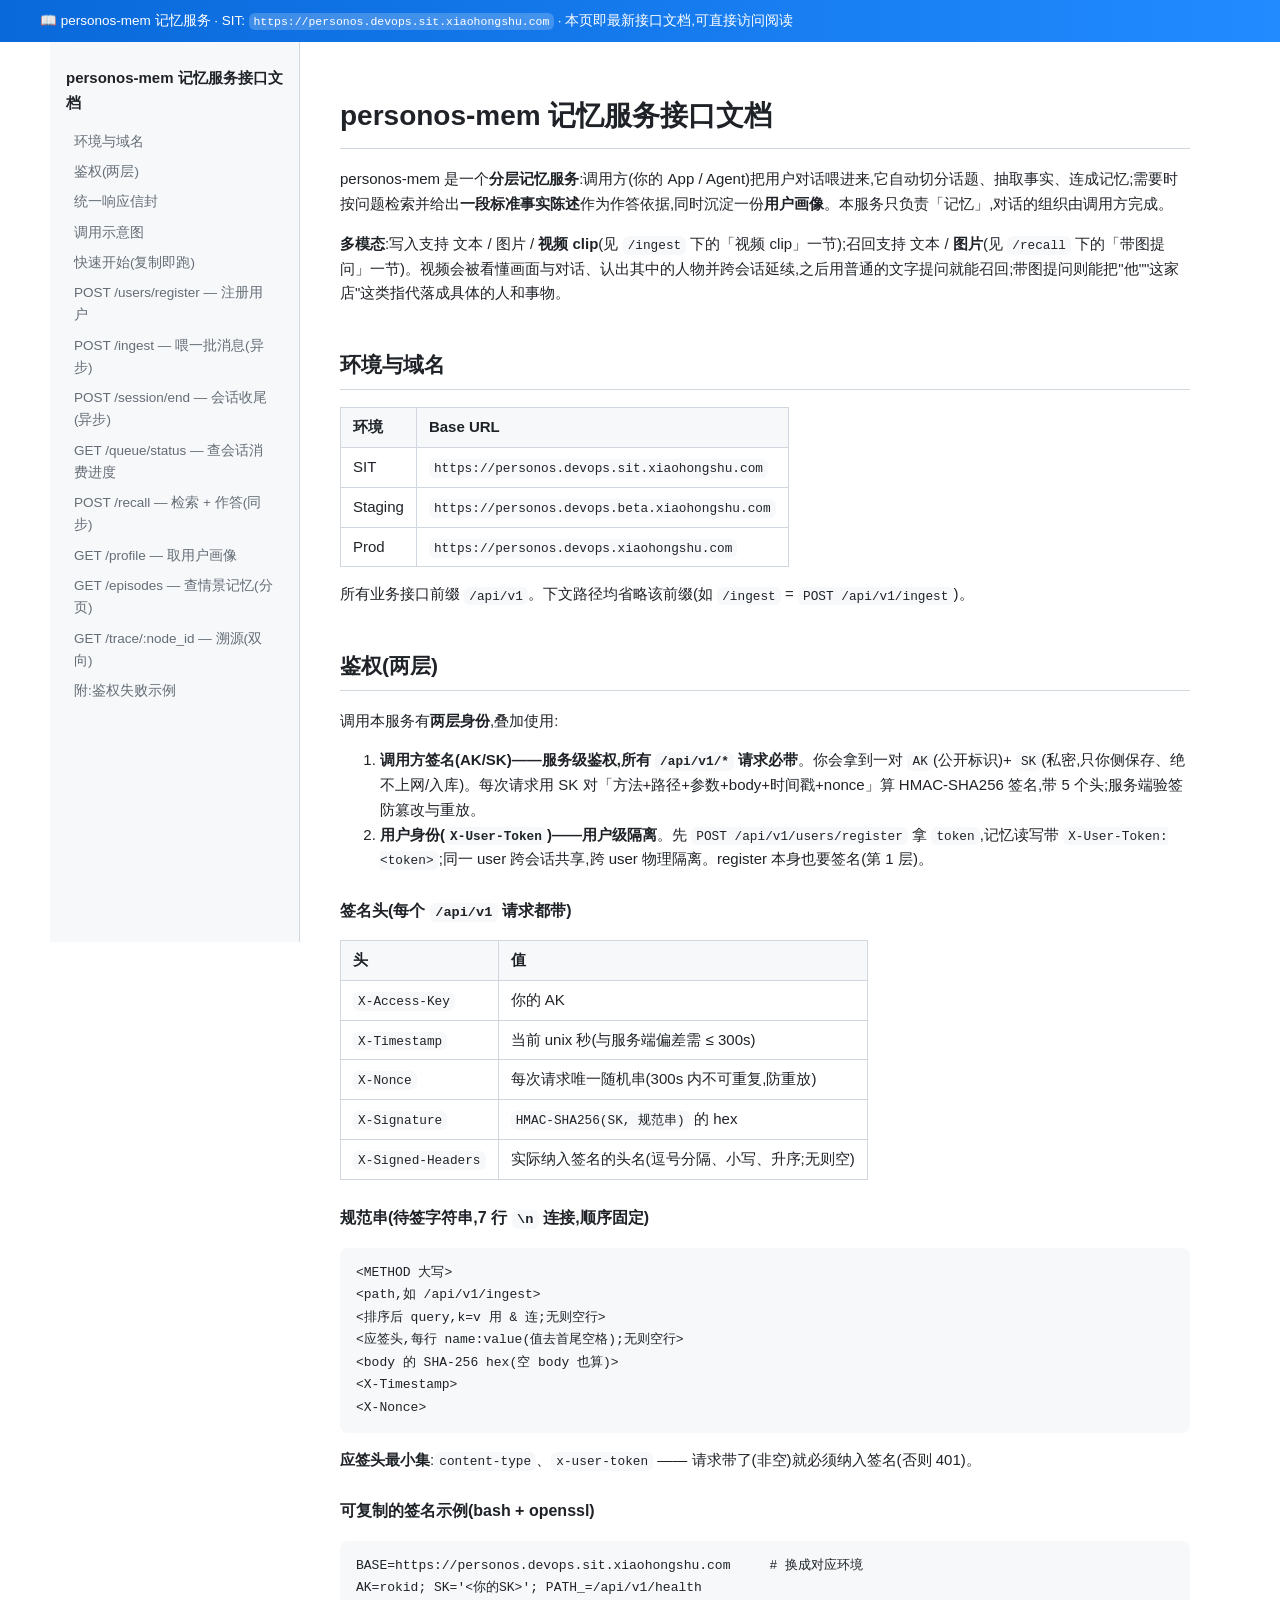
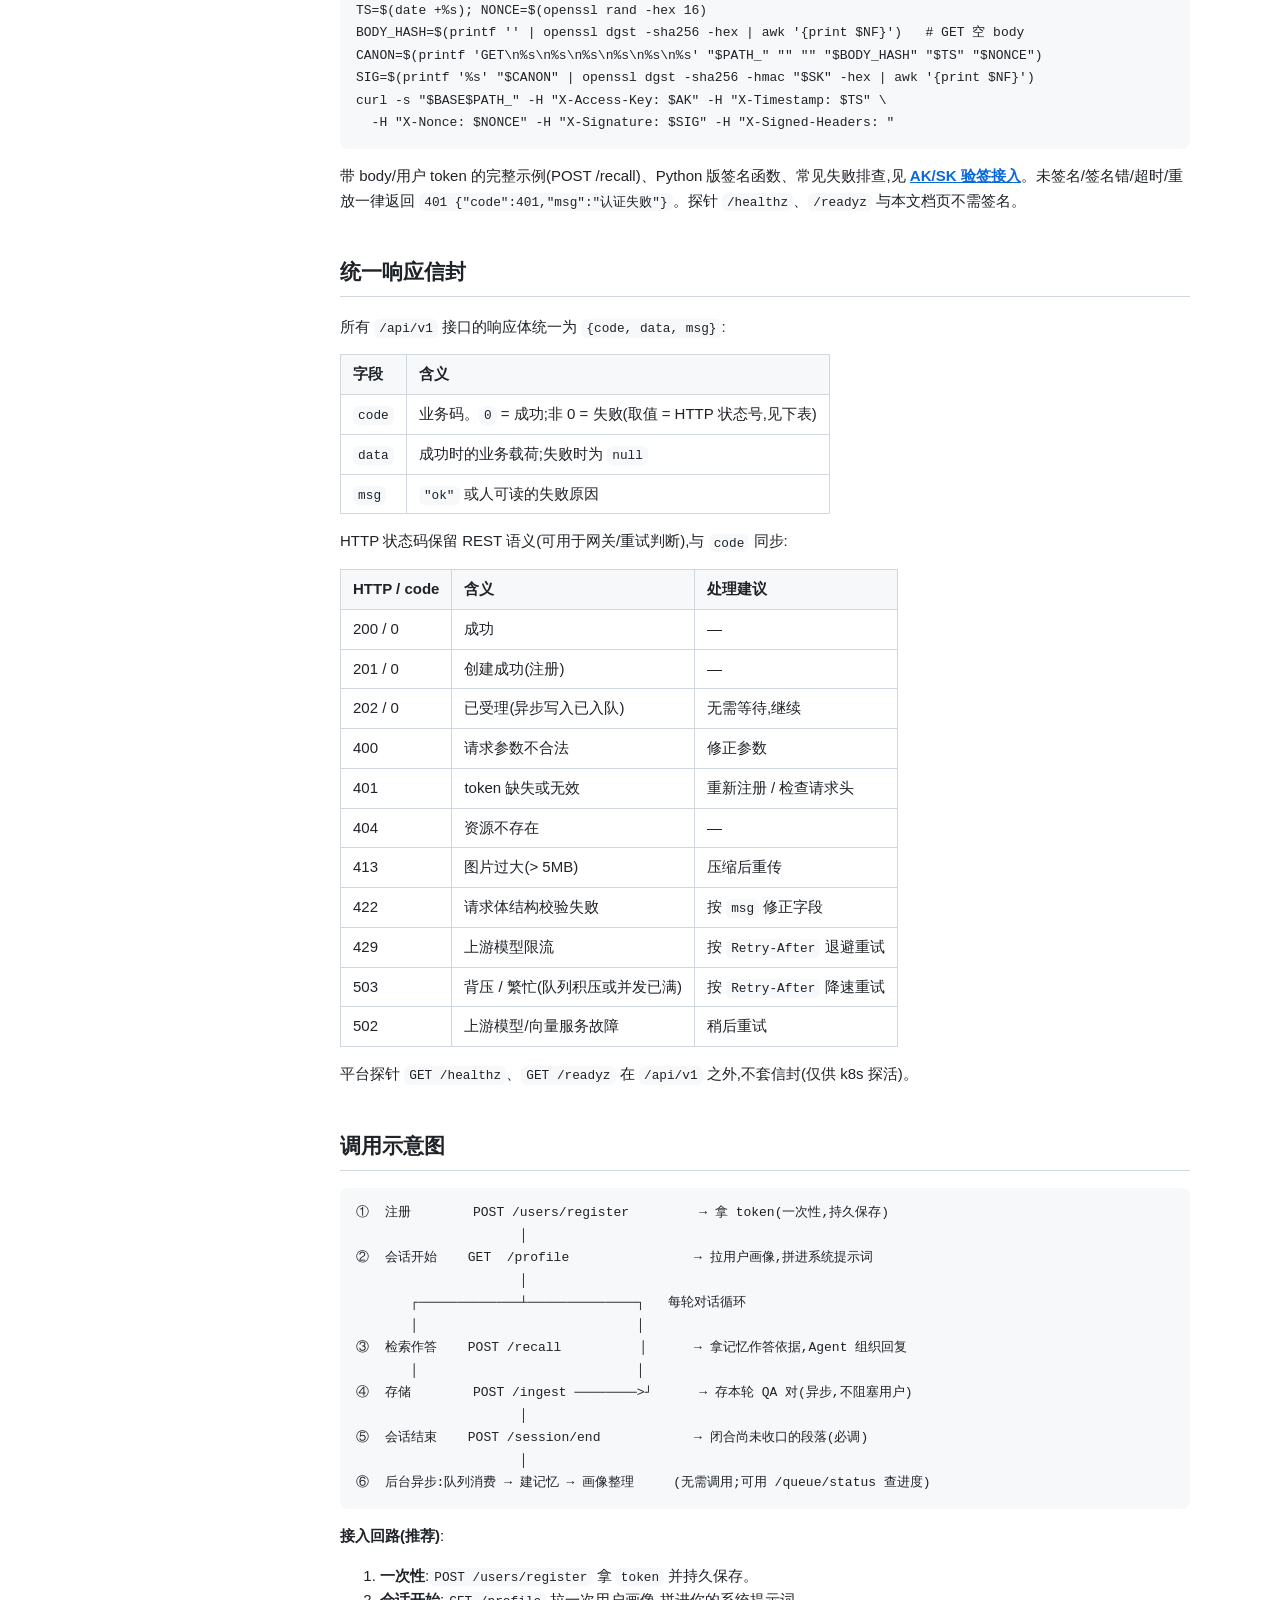
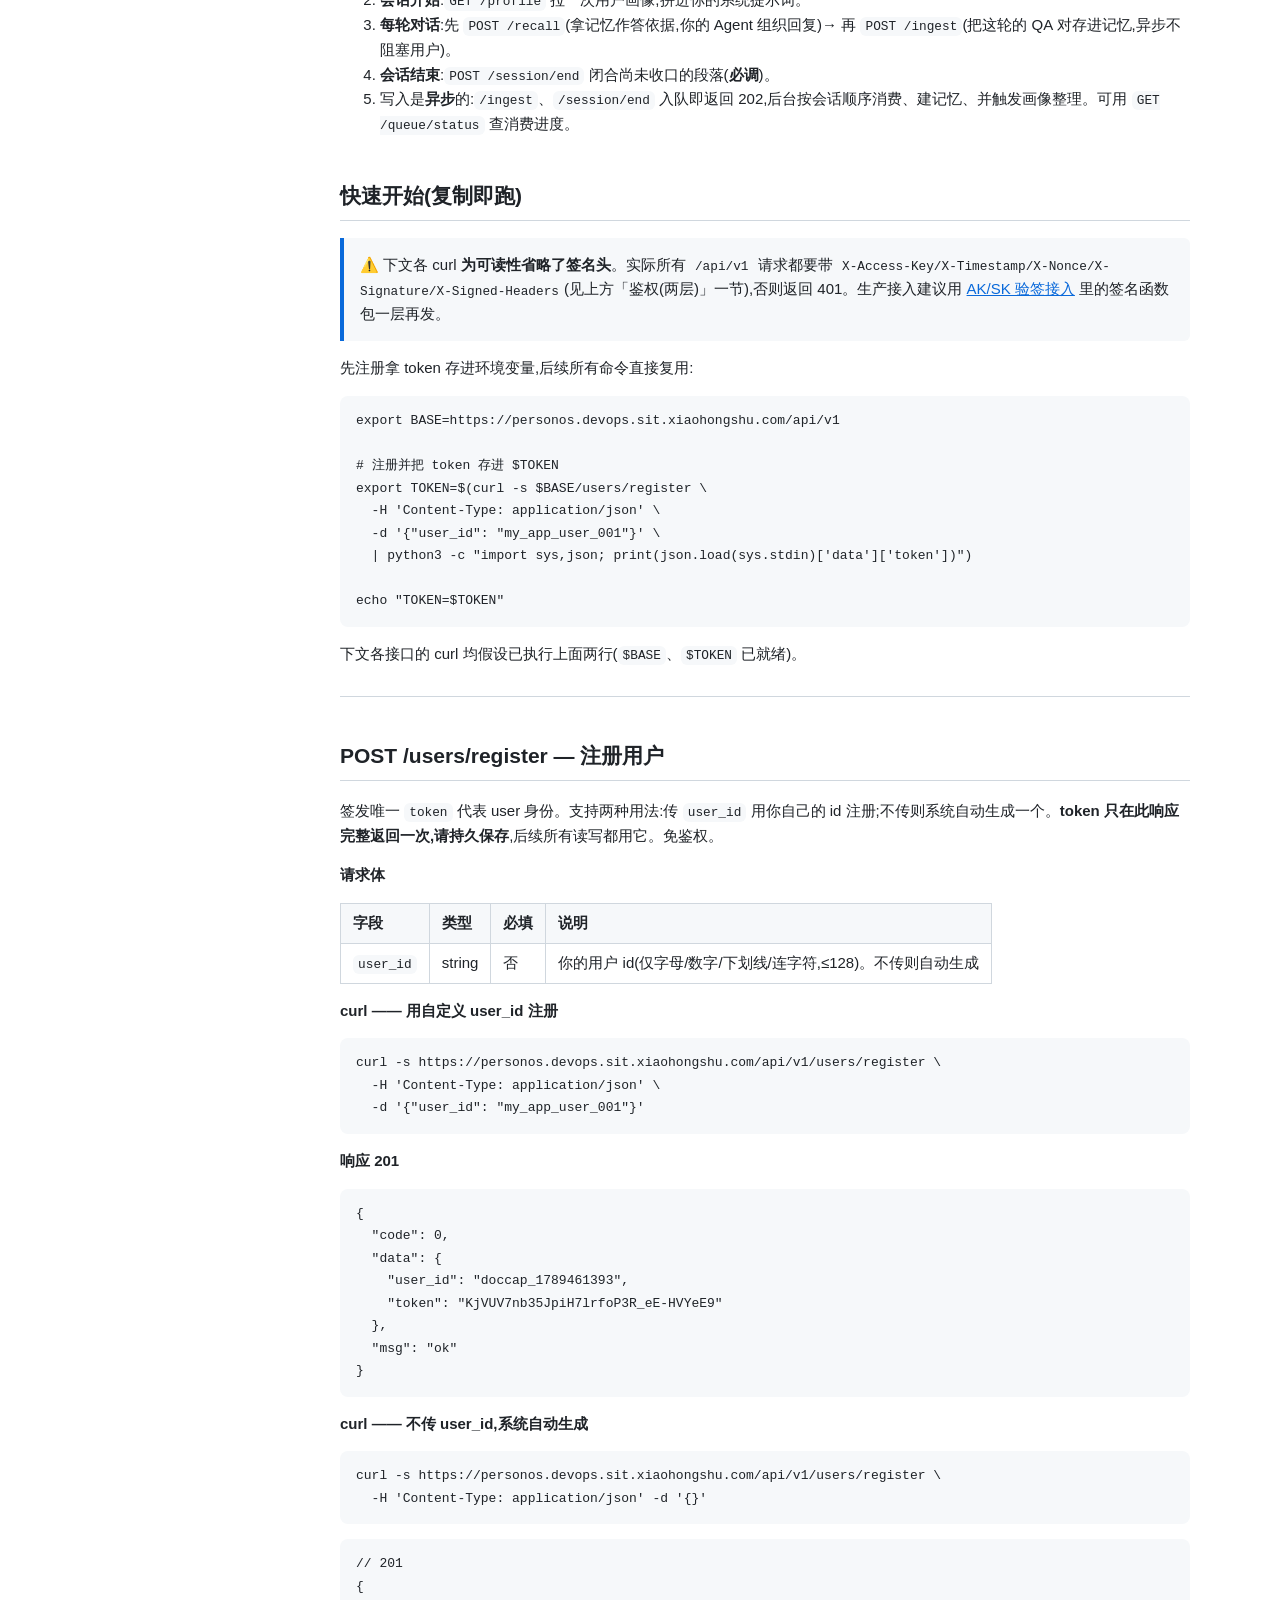
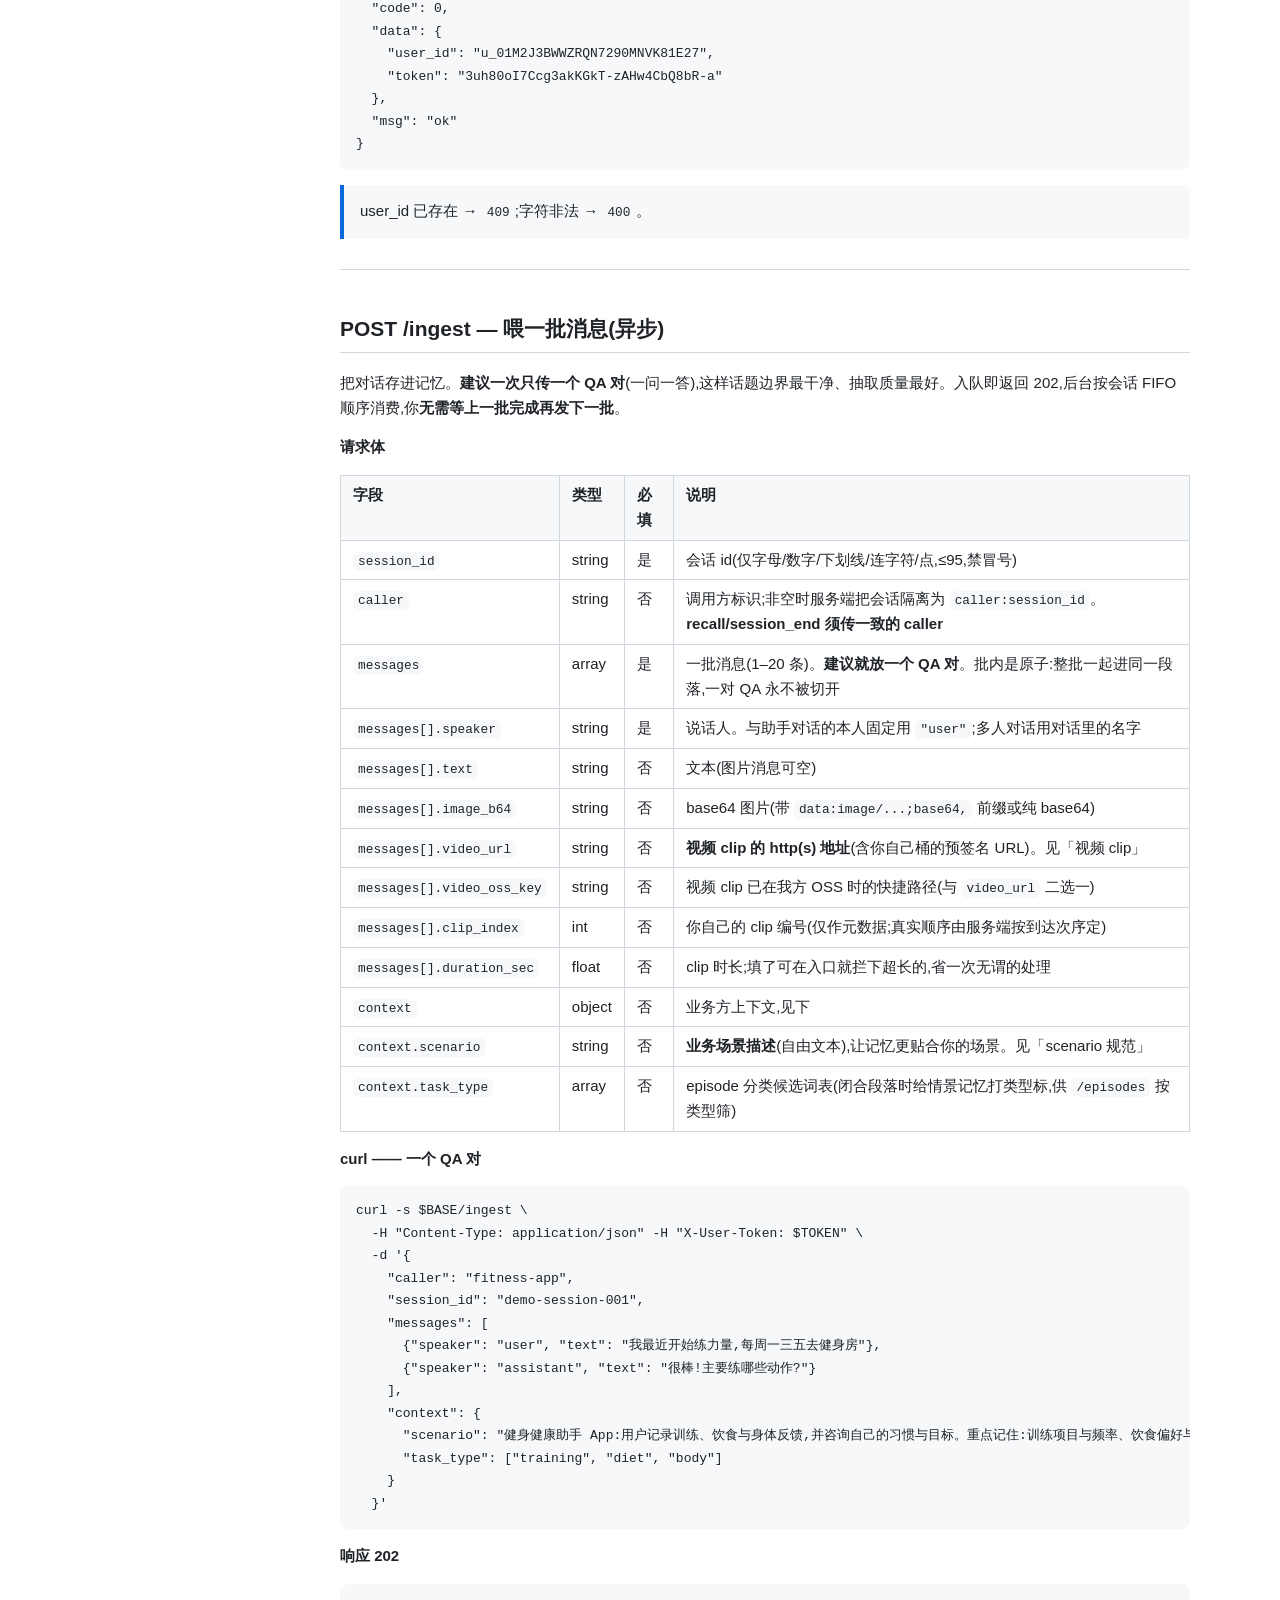
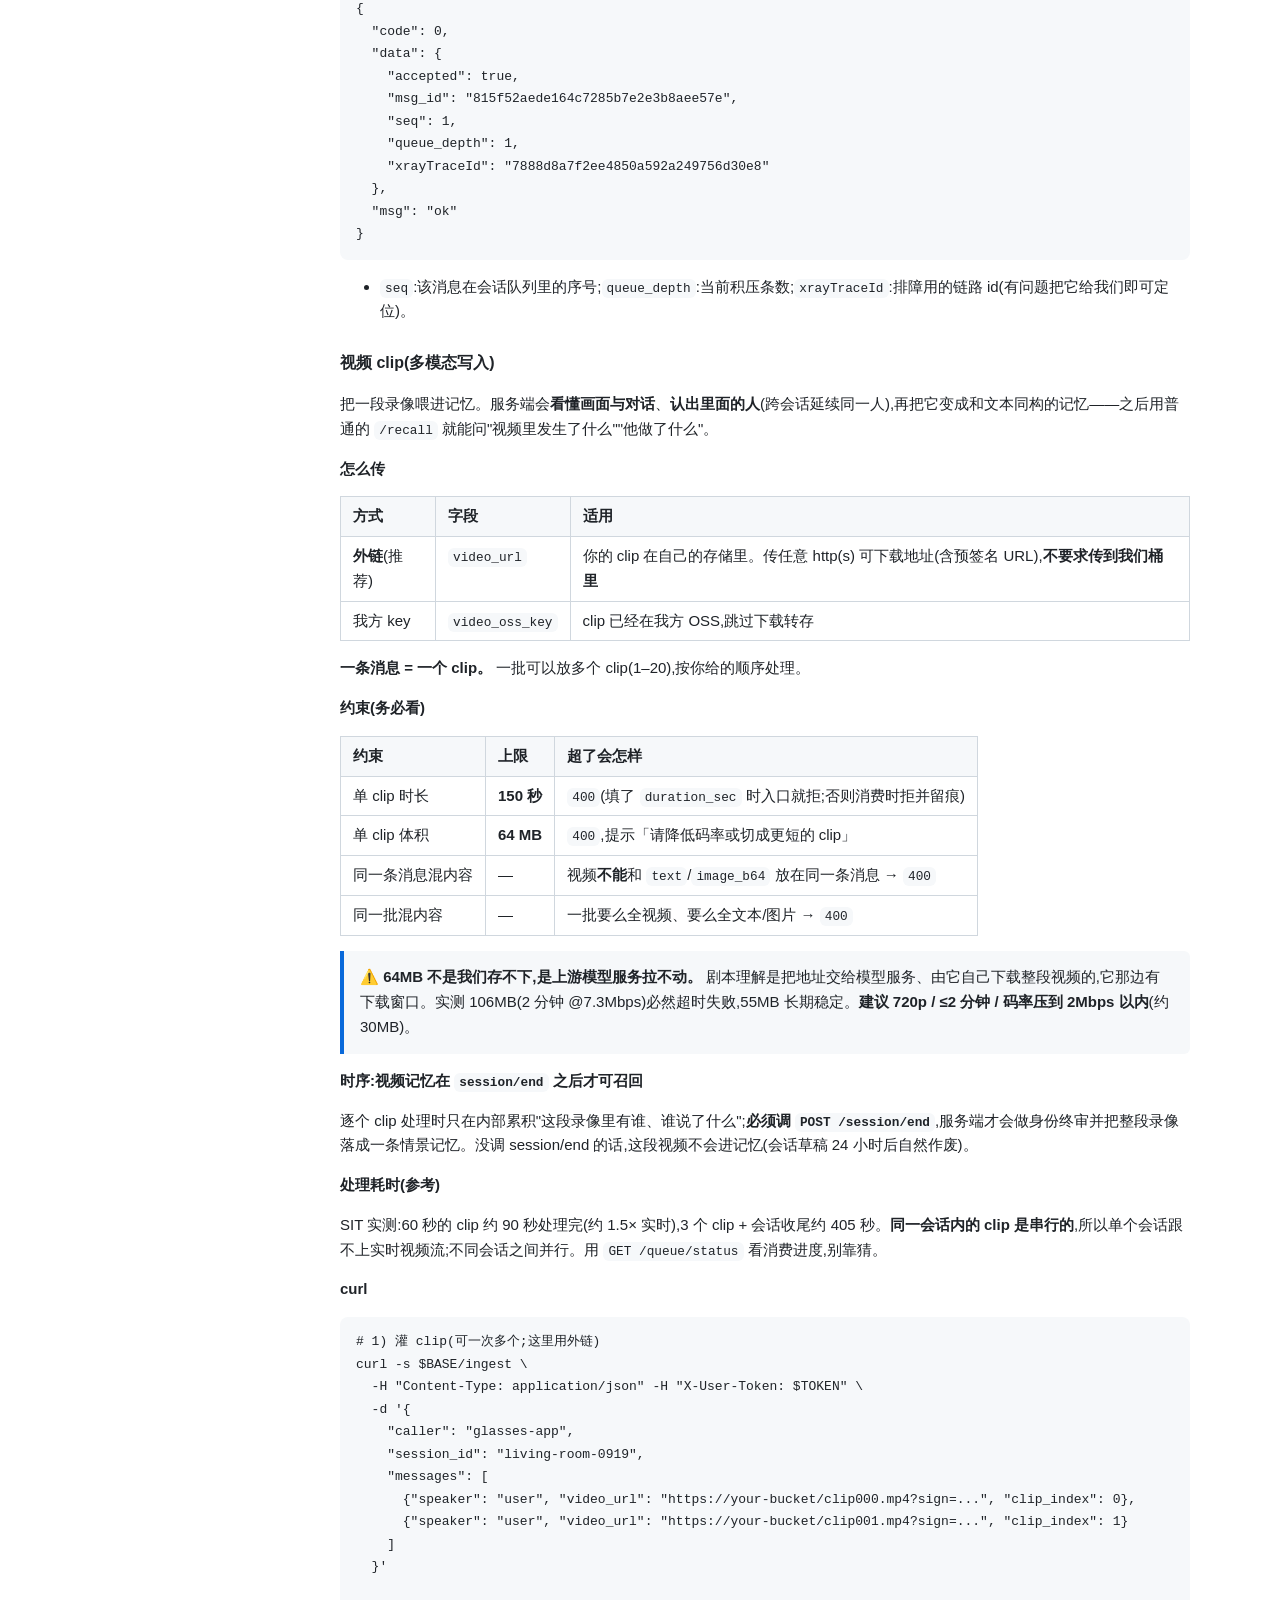
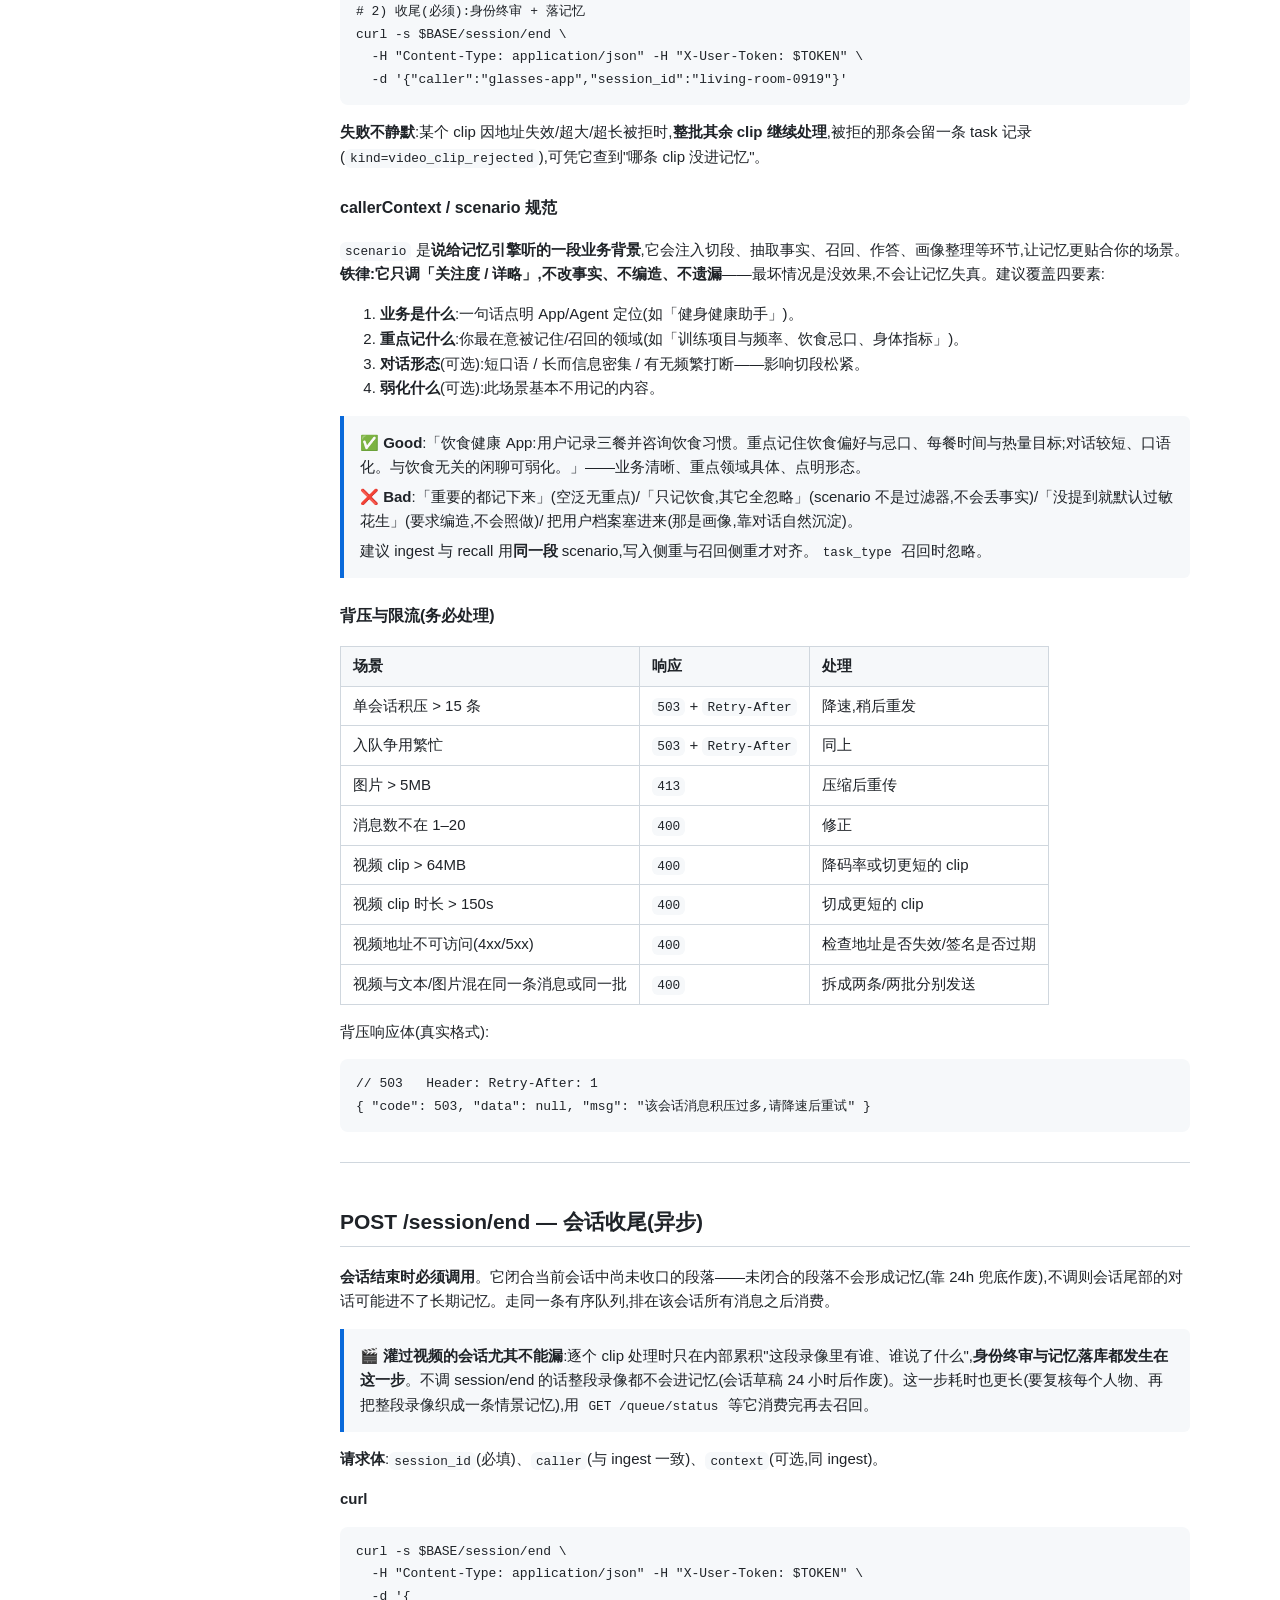
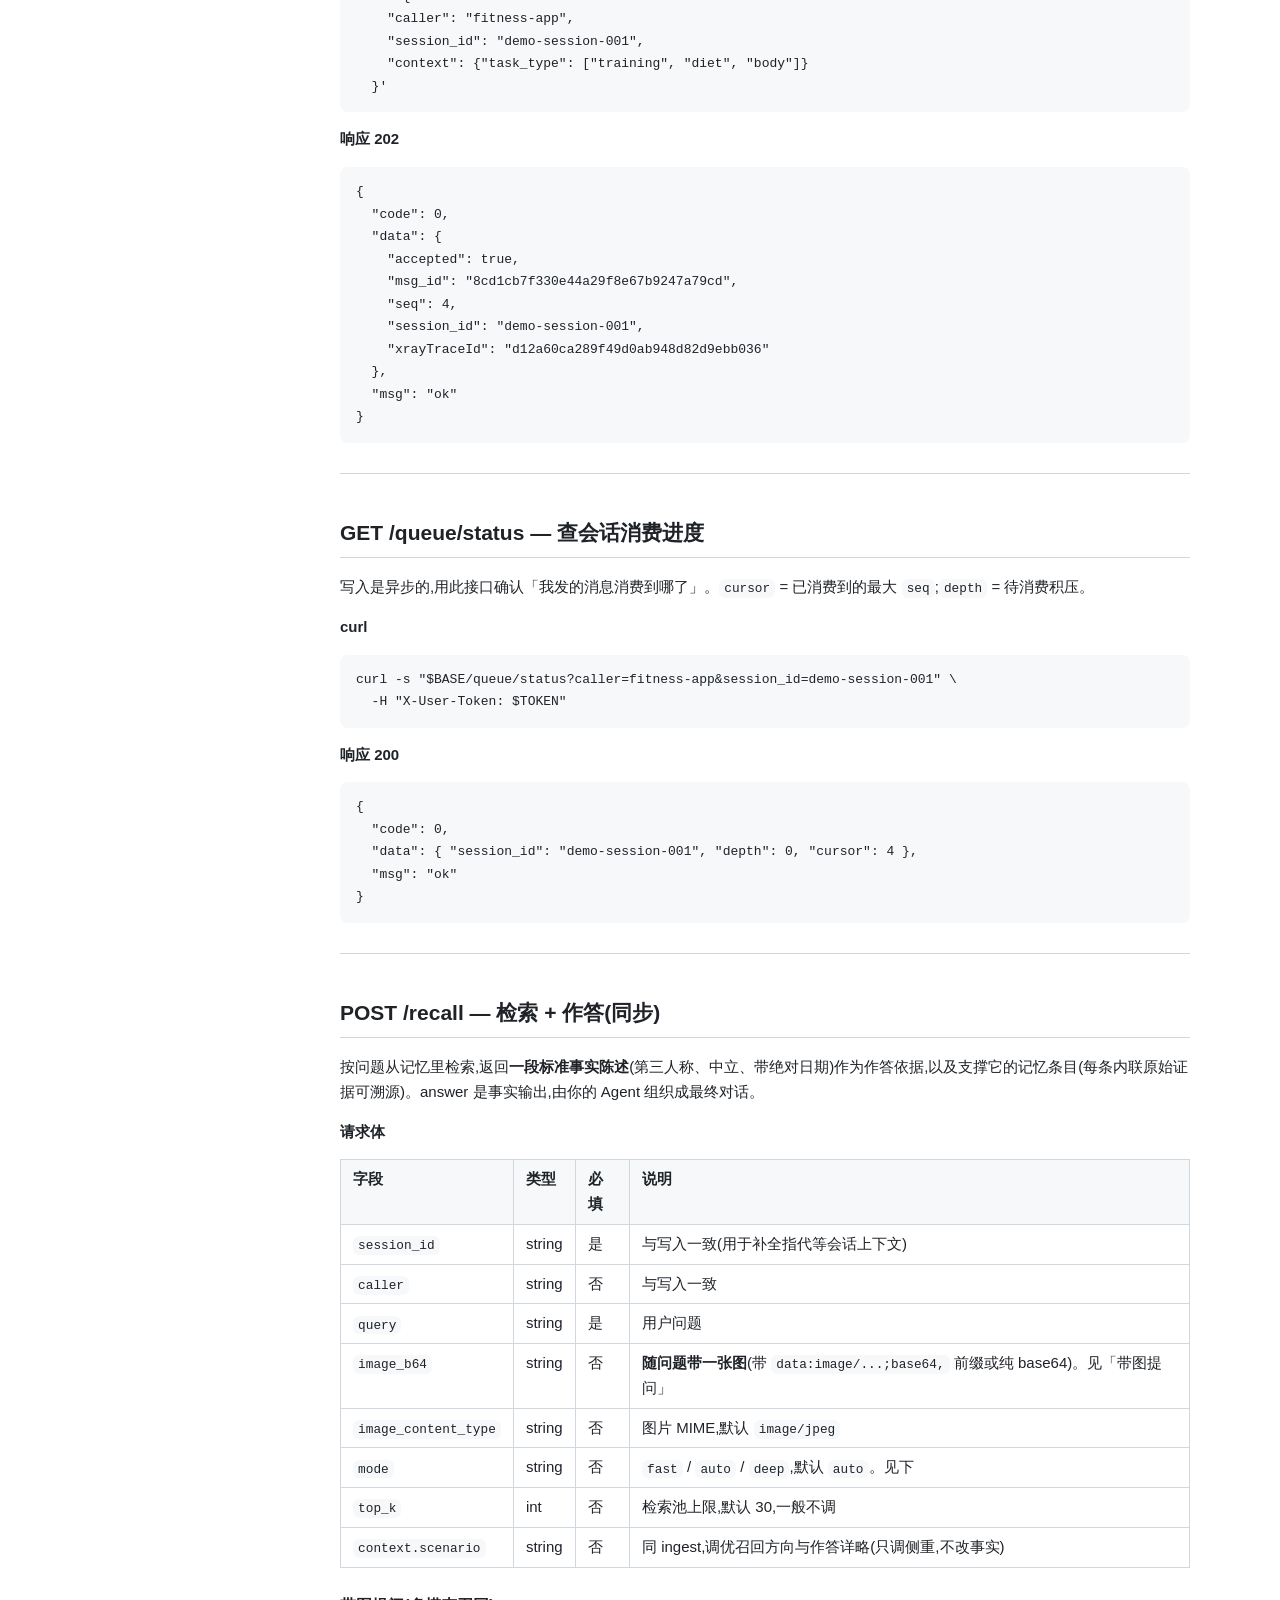
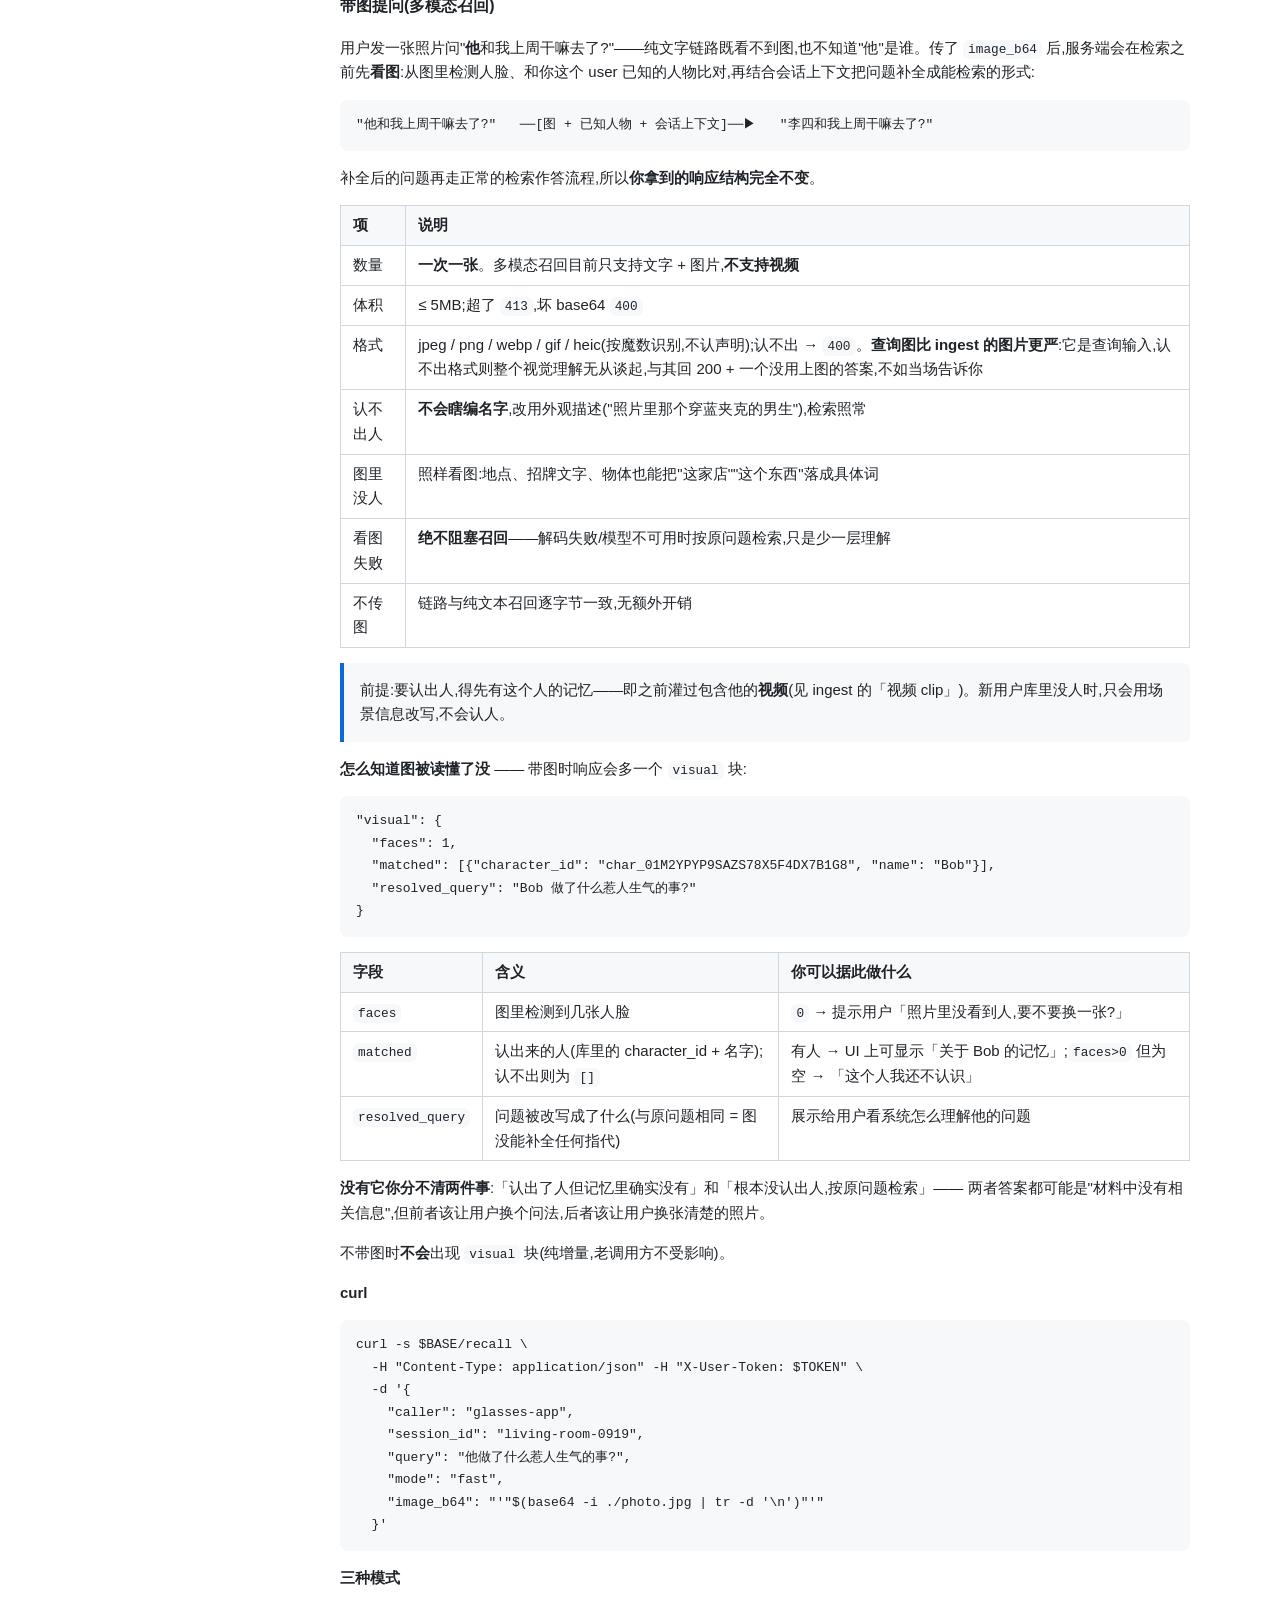
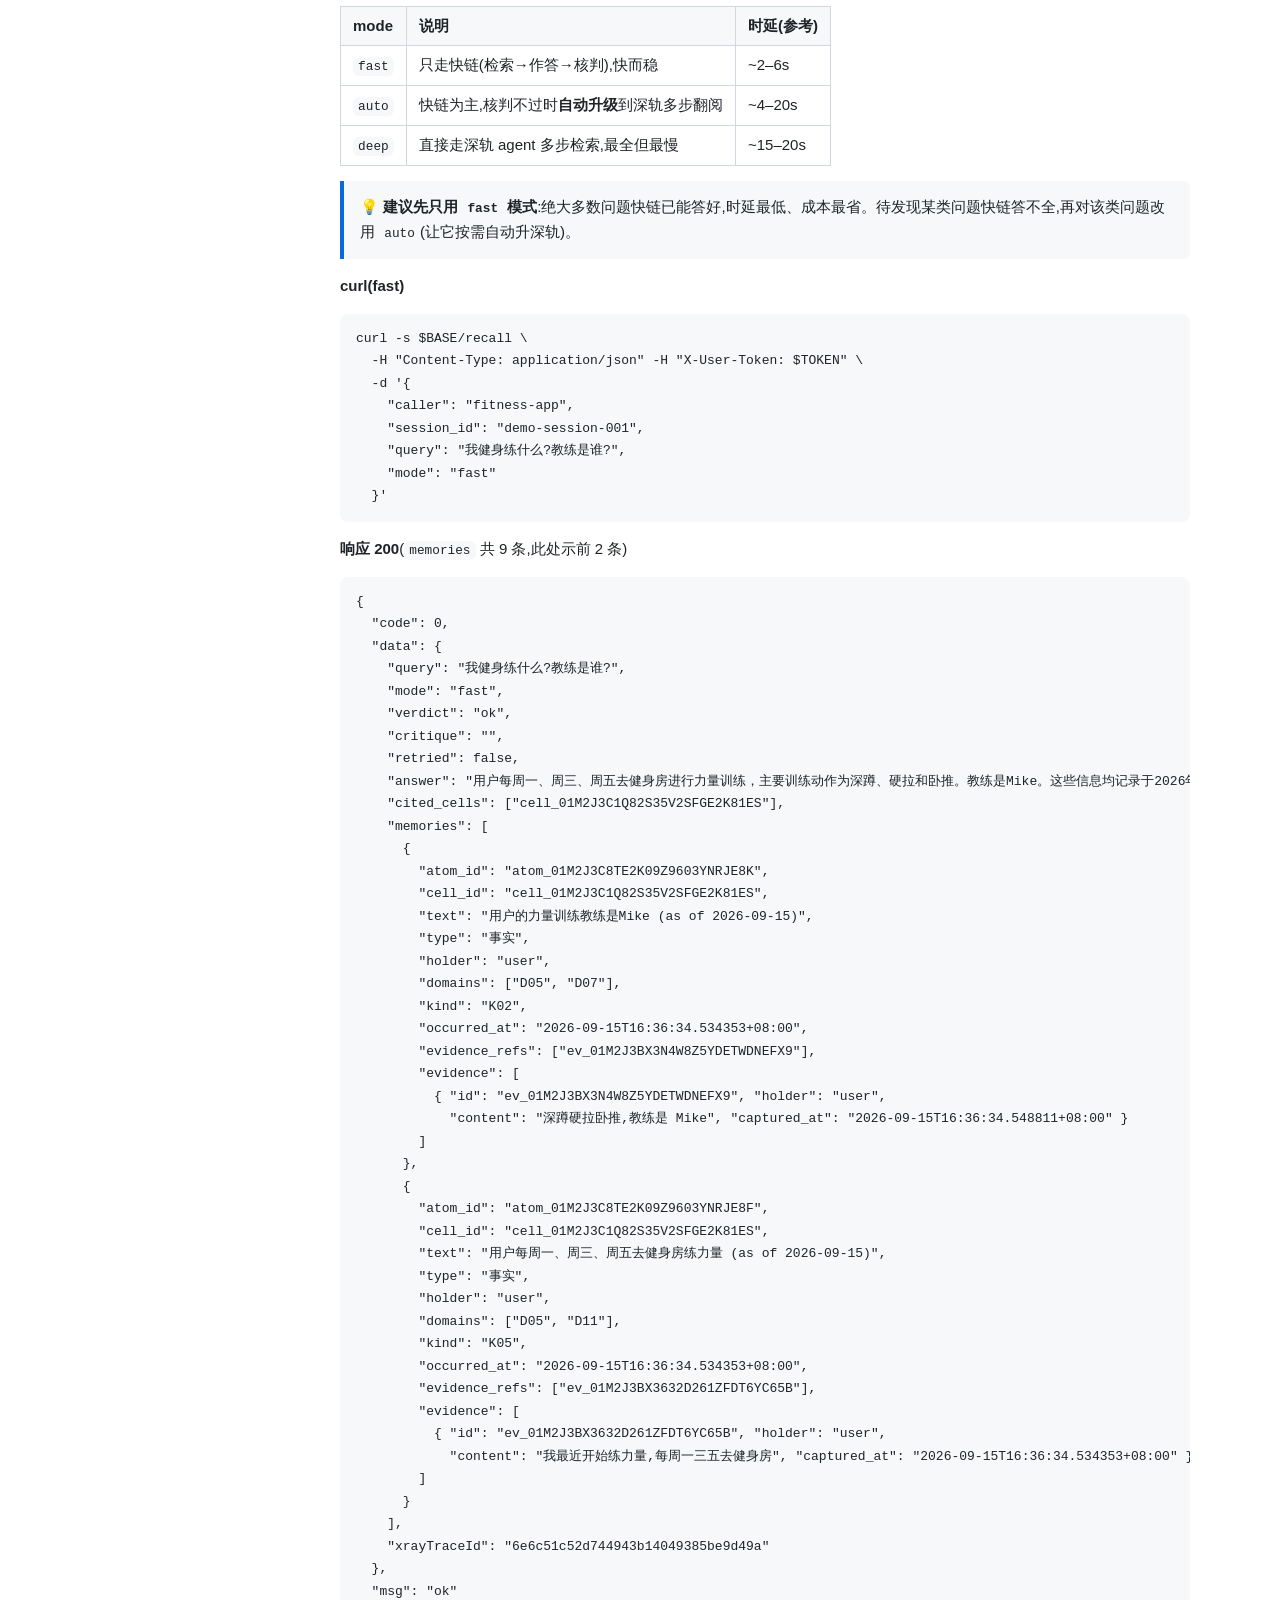
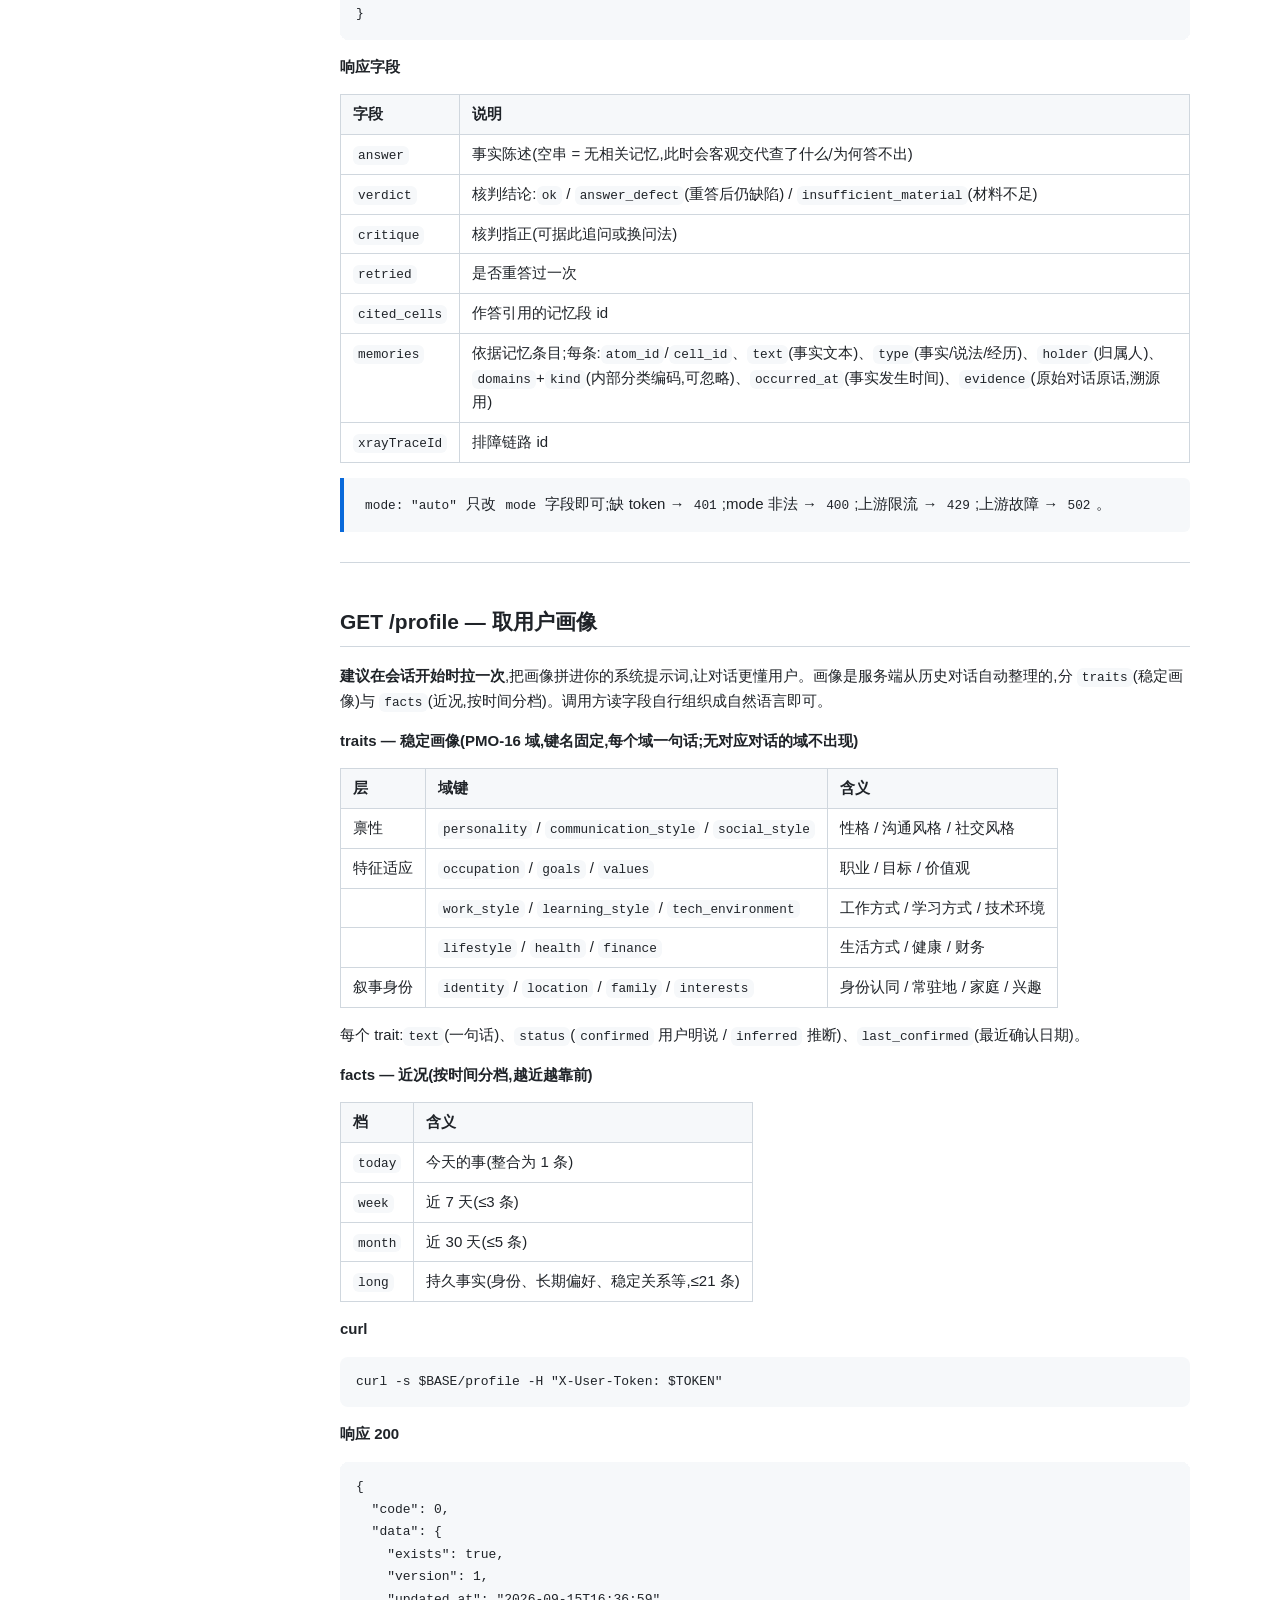
==== server/api_doc.html @ 402b007f "feat(api): expose the Memory facade and separate the HTTP server Add the public Memory API over the " ====
<!DOCTYPE html>
<html lang="zh-CN">
<head>
<meta charset="utf-8">
<meta name="viewport" content="width=device-width, initial-scale=1">
<title>personos-mem 记忆服务接口文档</title>
<style>
  :root { --fg:#1f2328; --muted:#656d76; --border:#d0d7de; --bg:#fff;
           --code-bg:#f6f8fa; --accent:#0969da; --sidebar:#f6f8fa; }
  * { box-sizing:border-box; }
  body { margin:0; color:var(--fg); background:var(--bg);
    font-family:-apple-system,BlinkMacSystemFont,"Segoe UI","PingFang SC","Hiragino Sans GB","Microsoft YaHei",sans-serif;
    line-height:1.65; font-size:15px; }
  .layout { display:flex; max-width:1180px; margin:0 auto; }
  nav.toc { width:250px; flex:none; padding:24px 16px; border-right:1px solid var(--border);
    height:100vh; position:sticky; top:0; overflow-y:auto; background:var(--sidebar); font-size:13.5px; }
  nav.toc .brand { font-weight:700; font-size:15px; margin-bottom:12px; color:var(--fg); }
  nav.toc ul { list-style:none; padding-left:0; margin:0; }
  nav.toc li { margin:2px 0; }
  nav.toc a { color:var(--muted); text-decoration:none; display:block; padding:3px 8px; border-radius:6px; }
  nav.toc a:hover { background:#eaeef2; color:var(--fg); }
  main { flex:1; min-width:0; padding:32px 40px 80px; }
  main h1 { font-size:28px; padding-bottom:.3em; border-bottom:1px solid var(--border); }
  main h2 { font-size:21px; margin-top:2em; padding-bottom:.3em; border-bottom:1px solid var(--border); scroll-margin-top:16px; }
  main h3 { font-size:16px; margin-top:1.6em; }
  code { background:var(--code-bg); padding:.15em .4em; border-radius:6px; font-size:85%;
    font-family:ui-monospace,SFMono-Regular,"SF Mono",Menlo,Consolas,monospace; }
  pre { background:var(--code-bg); padding:14px 16px; border-radius:8px; overflow-x:auto; line-height:1.5; }
  pre code { background:none; padding:0; font-size:13px; }
  table { border-collapse:collapse; width:100%; margin:1em 0; display:block; overflow-x:auto; }
  th,td { border:1px solid var(--border); padding:7px 12px; text-align:left; vertical-align:top; }
  th { background:var(--code-bg); font-weight:600; }
  blockquote { margin:1em 0; padding:10px 16px; border-left:4px solid var(--accent);
    background:#f6f8fa; border-radius:0 6px 6px 0; color:var(--fg); }
  blockquote p { margin:.3em 0; }
  a { color:var(--accent); }
  hr { border:none; border-top:1px solid var(--border); margin:2em 0; }
  .banner { background:linear-gradient(90deg,#0969da,#218bff); color:#fff; padding:10px 40px; font-size:13.5px; }
  .banner code { background:rgba(255,255,255,.2); color:#fff; }
  @media (max-width:820px) { nav.toc { display:none; } main { padding:20px; } }
</style>
</head>
<body>
<div class="banner">📖 personos-mem 记忆服务 · SIT: <code>https://personos.devops.sit.xiaohongshu.com</code> · 本页即最新接口文档,可直接访问阅读</div>
<div class="layout">
<nav class="toc"><div class="brand">personos-mem 记忆服务接口文档</div><div class="toc">
<ul>
<li><a href="#_1">环境与域名</a></li>
<li><a href="#_2">鉴权(两层)</a></li>
<li><a href="#_3">统一响应信封</a></li>
<li><a href="#_4">调用示意图</a></li>
<li><a href="#_5">快速开始(复制即跑)</a></li>
<li><a href="#post-usersregister">POST /users/register — 注册用户</a></li>
<li><a href="#post-ingest">POST /ingest — 喂一批消息(异步)</a></li>
<li><a href="#post-sessionend">POST /session/end — 会话收尾(异步)</a></li>
<li><a href="#get-queuestatus">GET /queue/status — 查会话消费进度</a></li>
<li><a href="#post-recall">POST /recall — 检索 + 作答(同步)</a></li>
<li><a href="#get-profile">GET /profile — 取用户画像</a></li>
<li><a href="#get-episodes">GET /episodes — 查情景记忆(分页)</a></li>
<li><a href="#get-tracenode_id">GET /trace/:node_id — 溯源(双向)</a></li>
<li><a href="#_8">附:鉴权失败示例</a></li>
</ul>
</div>
</nav>
<main><h1 id="personos-mem">personos-mem 记忆服务接口文档</h1>
<p>personos-mem 是一个<strong>分层记忆服务</strong>:调用方(你的 App / Agent)把用户对话喂进来,它自动切分话题、抽取事实、连成记忆;需要时按问题检索并给出<strong>一段标准事实陈述</strong>作为作答依据,同时沉淀一份<strong>用户画像</strong>。本服务只负责「记忆」,对话的组织由调用方完成。</p>
<p><strong>多模态</strong>:写入支持 文本 / 图片 / <strong>视频 clip</strong>(见 <code>/ingest</code> 下的「视频 clip」一节);召回支持 文本 / <strong>图片</strong>(见 <code>/recall</code> 下的「带图提问」一节)。视频会被看懂画面与对话、认出其中的人物并跨会话延续,之后用普通的文字提问就能召回;带图提问则能把"他""这家店"这类指代落成具体的人和事物。</p>
<h2 id="_1">环境与域名</h2>
<table>
<thead>
<tr>
<th>环境</th>
<th>Base URL</th>
</tr>
</thead>
<tbody>
<tr>
<td>SIT</td>
<td><code>https://personos.devops.sit.xiaohongshu.com</code></td>
</tr>
<tr>
<td>Staging</td>
<td><code>https://personos.devops.beta.xiaohongshu.com</code></td>
</tr>
<tr>
<td>Prod</td>
<td><code>https://personos.devops.xiaohongshu.com</code></td>
</tr>
</tbody>
</table>
<p>所有业务接口前缀 <code>/api/v1</code>。下文路径均省略该前缀(如 <code>/ingest</code> = <code>POST /api/v1/ingest</code>)。</p>
<h2 id="_2">鉴权(两层)</h2>
<p>调用本服务有<strong>两层身份</strong>,叠加使用:</p>
<ol>
<li><strong>调用方签名(AK/SK)——服务级鉴权,所有 <code>/api/v1/*</code> 请求必带</strong>。你会拿到一对 <code>AK</code>(公开标识)+ <code>SK</code>(私密,只你侧保存、绝不上网/入库)。每次请求用 SK 对「方法+路径+参数+body+时间戳+nonce」算 HMAC-SHA256 签名,带 5 个头;服务端验签防篡改与重放。</li>
<li><strong>用户身份(<code>X-User-Token</code>)——用户级隔离</strong>。先 <code>POST /api/v1/users/register</code> 拿 <code>token</code>,记忆读写带 <code>X-User-Token: &lt;token&gt;</code>;同一 user 跨会话共享,跨 user 物理隔离。register 本身也要签名(第 1 层)。</li>
</ol>
<h3 id="apiv1">签名头(每个 <code>/api/v1</code> 请求都带)</h3>
<table>
<thead>
<tr>
<th>头</th>
<th>值</th>
</tr>
</thead>
<tbody>
<tr>
<td><code>X-Access-Key</code></td>
<td>你的 AK</td>
</tr>
<tr>
<td><code>X-Timestamp</code></td>
<td>当前 unix 秒(与服务端偏差需 ≤ 300s)</td>
</tr>
<tr>
<td><code>X-Nonce</code></td>
<td>每次请求唯一随机串(300s 内不可重复,防重放)</td>
</tr>
<tr>
<td><code>X-Signature</code></td>
<td><code>HMAC-SHA256(SK, 规范串)</code> 的 hex</td>
</tr>
<tr>
<td><code>X-Signed-Headers</code></td>
<td>实际纳入签名的头名(逗号分隔、小写、升序;无则空)</td>
</tr>
</tbody>
</table>
<h3 id="7-n">规范串(待签字符串,7 行 <code>\n</code> 连接,顺序固定)</h3>
<pre><code>&lt;METHOD 大写&gt;
&lt;path,如 /api/v1/ingest&gt;
&lt;排序后 query,k=v 用 &amp; 连;无则空行&gt;
&lt;应签头,每行 name:value(值去首尾空格);无则空行&gt;
&lt;body 的 SHA-256 hex(空 body 也算)&gt;
&lt;X-Timestamp&gt;
&lt;X-Nonce&gt;
</code></pre>
<p><strong>应签头最小集</strong>:<code>content-type</code>、<code>x-user-token</code> —— 请求带了(非空)就必须纳入签名(否则 401)。</p>
<h3 id="bash-openssl">可复制的签名示例(bash + openssl)</h3>
<pre><code class="language-bash">BASE=https://personos.devops.sit.xiaohongshu.com     # 换成对应环境
AK=rokid; SK='&lt;你的SK&gt;'; PATH_=/api/v1/health
TS=$(date +%s); NONCE=$(openssl rand -hex 16)
BODY_HASH=$(printf '' | openssl dgst -sha256 -hex | awk '{print $NF}')   # GET 空 body
CANON=$(printf 'GET\n%s\n%s\n%s\n%s\n%s\n%s' &quot;$PATH_&quot; &quot;&quot; &quot;&quot; &quot;$BODY_HASH&quot; &quot;$TS&quot; &quot;$NONCE&quot;)
SIG=$(printf '%s' &quot;$CANON&quot; | openssl dgst -sha256 -hmac &quot;$SK&quot; -hex | awk '{print $NF}')
curl -s &quot;$BASE$PATH_&quot; -H &quot;X-Access-Key: $AK&quot; -H &quot;X-Timestamp: $TS&quot; \
  -H &quot;X-Nonce: $NONCE&quot; -H &quot;X-Signature: $SIG&quot; -H &quot;X-Signed-Headers: &quot;
</code></pre>
<p>带 body/用户 token 的完整示例(POST /recall)、Python 版签名函数、常见失败排查,见 <strong><a href="aksk-signing.md">AK/SK 验签接入</a></strong>。未签名/签名错/超时/重放一律返回 <code>401 {"code":401,"msg":"认证失败"}</code>。探针 <code>/healthz</code>、<code>/readyz</code> 与本文档页不需签名。</p>
<h2 id="_3">统一响应信封</h2>
<p>所有 <code>/api/v1</code> 接口的响应体统一为 <code>{code, data, msg}</code>:</p>
<table>
<thead>
<tr>
<th>字段</th>
<th>含义</th>
</tr>
</thead>
<tbody>
<tr>
<td><code>code</code></td>
<td>业务码。<code>0</code> = 成功;非 0 = 失败(取值 = HTTP 状态号,见下表)</td>
</tr>
<tr>
<td><code>data</code></td>
<td>成功时的业务载荷;失败时为 <code>null</code></td>
</tr>
<tr>
<td><code>msg</code></td>
<td><code>"ok"</code> 或人可读的失败原因</td>
</tr>
</tbody>
</table>
<p>HTTP 状态码保留 REST 语义(可用于网关/重试判断),与 <code>code</code> 同步:</p>
<table>
<thead>
<tr>
<th>HTTP / code</th>
<th>含义</th>
<th>处理建议</th>
</tr>
</thead>
<tbody>
<tr>
<td>200 / 0</td>
<td>成功</td>
<td>—</td>
</tr>
<tr>
<td>201 / 0</td>
<td>创建成功(注册)</td>
<td>—</td>
</tr>
<tr>
<td>202 / 0</td>
<td>已受理(异步写入已入队)</td>
<td>无需等待,继续</td>
</tr>
<tr>
<td>400</td>
<td>请求参数不合法</td>
<td>修正参数</td>
</tr>
<tr>
<td>401</td>
<td>token 缺失或无效</td>
<td>重新注册 / 检查请求头</td>
</tr>
<tr>
<td>404</td>
<td>资源不存在</td>
<td>—</td>
</tr>
<tr>
<td>413</td>
<td>图片过大(&gt; 5MB)</td>
<td>压缩后重传</td>
</tr>
<tr>
<td>422</td>
<td>请求体结构校验失败</td>
<td>按 <code>msg</code> 修正字段</td>
</tr>
<tr>
<td>429</td>
<td>上游模型限流</td>
<td>按 <code>Retry-After</code> 退避重试</td>
</tr>
<tr>
<td>503</td>
<td>背压 / 繁忙(队列积压或并发已满)</td>
<td>按 <code>Retry-After</code> 降速重试</td>
</tr>
<tr>
<td>502</td>
<td>上游模型/向量服务故障</td>
<td>稍后重试</td>
</tr>
</tbody>
</table>
<p>平台探针 <code>GET /healthz</code>、<code>GET /readyz</code> 在 <code>/api/v1</code> 之外,不套信封(仅供 k8s 探活)。</p>
<h2 id="_4">调用示意图</h2>
<pre><code class="language-text">①  注册        POST /users/register         → 拿 token(一次性,持久保存)
                     │
②  会话开始    GET  /profile                → 拉用户画像,拼进系统提示词
                     │
       ┌─────────────┴──────────────┐   每轮对话循环
       │                            │
③  检索作答    POST /recall          │      → 拿记忆作答依据,Agent 组织回复
       │                            │
④  存储        POST /ingest ────────&gt;┘      → 存本轮 QA 对(异步,不阻塞用户)
                     │
⑤  会话结束    POST /session/end            → 闭合尚未收口的段落(必调)
                     │
⑥  后台异步:队列消费 → 建记忆 → 画像整理     (无需调用;可用 /queue/status 查进度)
</code></pre>
<p><strong>接入回路(推荐)</strong>:</p>
<ol>
<li><strong>一次性</strong>:<code>POST /users/register</code> 拿 <code>token</code> 并持久保存。</li>
<li><strong>会话开始</strong>:<code>GET /profile</code> 拉一次用户画像,拼进你的系统提示词。</li>
<li><strong>每轮对话</strong>:先 <code>POST /recall</code>(拿记忆作答依据,你的 Agent 组织回复)→ 再 <code>POST /ingest</code>(把这轮的 QA 对存进记忆,异步不阻塞用户)。</li>
<li><strong>会话结束</strong>:<code>POST /session/end</code> 闭合尚未收口的段落(<strong>必调</strong>)。</li>
<li>写入是<strong>异步</strong>的:<code>/ingest</code>、<code>/session/end</code> 入队即返回 202,后台按会话顺序消费、建记忆、并触发画像整理。可用 <code>GET /queue/status</code> 查消费进度。</li>
</ol>
<h2 id="_5">快速开始(复制即跑)</h2>
<blockquote>
<p>⚠️ 下文各 curl <strong>为可读性省略了签名头</strong>。实际所有 <code>/api/v1</code> 请求都要带 <code>X-Access-Key/X-Timestamp/X-Nonce/X-Signature/X-Signed-Headers</code>(见上方「鉴权(两层)」一节),否则返回 401。生产接入建议用 <a href="aksk-signing.md">AK/SK 验签接入</a> 里的签名函数包一层再发。</p>
</blockquote>
<p>先注册拿 token 存进环境变量,后续所有命令直接复用:</p>
<pre><code class="language-bash">export BASE=https://personos.devops.sit.xiaohongshu.com/api/v1

# 注册并把 token 存进 $TOKEN
export TOKEN=$(curl -s $BASE/users/register \
  -H 'Content-Type: application/json' \
  -d '{&quot;user_id&quot;: &quot;my_app_user_001&quot;}' \
  | python3 -c &quot;import sys,json; print(json.load(sys.stdin)['data']['token'])&quot;)

echo &quot;TOKEN=$TOKEN&quot;
</code></pre>
<p>下文各接口的 curl 均假设已执行上面两行(<code>$BASE</code>、<code>$TOKEN</code> 已就绪)。</p>
<hr />
<h2 id="post-usersregister">POST /users/register — 注册用户</h2>
<p>签发唯一 <code>token</code> 代表 user 身份。支持两种用法:传 <code>user_id</code> 用你自己的 id 注册;不传则系统自动生成一个。<strong>token 只在此响应完整返回一次,请持久保存</strong>,后续所有读写都用它。免鉴权。</p>
<p><strong>请求体</strong></p>
<table>
<thead>
<tr>
<th>字段</th>
<th>类型</th>
<th>必填</th>
<th>说明</th>
</tr>
</thead>
<tbody>
<tr>
<td><code>user_id</code></td>
<td>string</td>
<td>否</td>
<td>你的用户 id(仅字母/数字/下划线/连字符,≤128)。不传则自动生成</td>
</tr>
</tbody>
</table>
<p><strong>curl —— 用自定义 user_id 注册</strong></p>
<pre><code class="language-bash">curl -s https://personos.devops.sit.xiaohongshu.com/api/v1/users/register \
  -H 'Content-Type: application/json' \
  -d '{&quot;user_id&quot;: &quot;my_app_user_001&quot;}'
</code></pre>
<p><strong>响应 201</strong></p>
<pre><code class="language-json">{
  &quot;code&quot;: 0,
  &quot;data&quot;: {
    &quot;user_id&quot;: &quot;doccap_1789461393&quot;,
    &quot;token&quot;: &quot;KjVUV7nb35JpiH7lrfoP3R_eE-HVYeE9&quot;
  },
  &quot;msg&quot;: &quot;ok&quot;
}
</code></pre>
<p><strong>curl —— 不传 user_id,系统自动生成</strong></p>
<pre><code class="language-bash">curl -s https://personos.devops.sit.xiaohongshu.com/api/v1/users/register \
  -H 'Content-Type: application/json' -d '{}'
</code></pre>
<pre><code class="language-json">// 201
{
  &quot;code&quot;: 0,
  &quot;data&quot;: {
    &quot;user_id&quot;: &quot;u_01M2J3BWWZRQN7290MNVK81E27&quot;,
    &quot;token&quot;: &quot;3uh80oI7Ccg3akKGkT-zAHw4CbQ8bR-a&quot;
  },
  &quot;msg&quot;: &quot;ok&quot;
}
</code></pre>
<blockquote>
<p>user_id 已存在 → <code>409</code>;字符非法 → <code>400</code>。</p>
</blockquote>
<hr />
<h2 id="post-ingest">POST /ingest — 喂一批消息(异步)</h2>
<p>把对话存进记忆。<strong>建议一次只传一个 QA 对</strong>(一问一答),这样话题边界最干净、抽取质量最好。入队即返回 202,后台按会话 FIFO 顺序消费,你<strong>无需等上一批完成再发下一批</strong>。</p>
<p><strong>请求体</strong></p>
<table>
<thead>
<tr>
<th>字段</th>
<th>类型</th>
<th>必填</th>
<th>说明</th>
</tr>
</thead>
<tbody>
<tr>
<td><code>session_id</code></td>
<td>string</td>
<td>是</td>
<td>会话 id(仅字母/数字/下划线/连字符/点,≤95,禁冒号)</td>
</tr>
<tr>
<td><code>caller</code></td>
<td>string</td>
<td>否</td>
<td>调用方标识;非空时服务端把会话隔离为 <code>caller:session_id</code>。<strong>recall/session_end 须传一致的 caller</strong></td>
</tr>
<tr>
<td><code>messages</code></td>
<td>array</td>
<td>是</td>
<td>一批消息(1–20 条)。<strong>建议就放一个 QA 对</strong>。批内是原子:整批一起进同一段落,一对 QA 永不被切开</td>
</tr>
<tr>
<td><code>messages[].speaker</code></td>
<td>string</td>
<td>是</td>
<td>说话人。与助手对话的本人固定用 <code>"user"</code>;多人对话用对话里的名字</td>
</tr>
<tr>
<td><code>messages[].text</code></td>
<td>string</td>
<td>否</td>
<td>文本(图片消息可空)</td>
</tr>
<tr>
<td><code>messages[].image_b64</code></td>
<td>string</td>
<td>否</td>
<td>base64 图片(带 <code>data:image/...;base64,</code> 前缀或纯 base64)</td>
</tr>
<tr>
<td><code>messages[].video_url</code></td>
<td>string</td>
<td>否</td>
<td><strong>视频 clip 的 http(s) 地址</strong>(含你自己桶的预签名 URL)。见「视频 clip」</td>
</tr>
<tr>
<td><code>messages[].video_oss_key</code></td>
<td>string</td>
<td>否</td>
<td>视频 clip 已在我方 OSS 时的快捷路径(与 <code>video_url</code> 二选一)</td>
</tr>
<tr>
<td><code>messages[].clip_index</code></td>
<td>int</td>
<td>否</td>
<td>你自己的 clip 编号(仅作元数据;真实顺序由服务端按到达次序定)</td>
</tr>
<tr>
<td><code>messages[].duration_sec</code></td>
<td>float</td>
<td>否</td>
<td>clip 时长;填了可在入口就拦下超长的,省一次无谓的处理</td>
</tr>
<tr>
<td><code>context</code></td>
<td>object</td>
<td>否</td>
<td>业务方上下文,见下</td>
</tr>
<tr>
<td><code>context.scenario</code></td>
<td>string</td>
<td>否</td>
<td><strong>业务场景描述</strong>(自由文本),让记忆更贴合你的场景。见「scenario 规范」</td>
</tr>
<tr>
<td><code>context.task_type</code></td>
<td>array</td>
<td>否</td>
<td>episode 分类候选词表(闭合段落时给情景记忆打类型标,供 <code>/episodes</code> 按类型筛)</td>
</tr>
</tbody>
</table>
<p><strong>curl —— 一个 QA 对</strong></p>
<pre><code class="language-bash">curl -s $BASE/ingest \
  -H &quot;Content-Type: application/json&quot; -H &quot;X-User-Token: $TOKEN&quot; \
  -d '{
    &quot;caller&quot;: &quot;fitness-app&quot;,
    &quot;session_id&quot;: &quot;demo-session-001&quot;,
    &quot;messages&quot;: [
      {&quot;speaker&quot;: &quot;user&quot;, &quot;text&quot;: &quot;我最近开始练力量,每周一三五去健身房&quot;},
      {&quot;speaker&quot;: &quot;assistant&quot;, &quot;text&quot;: &quot;很棒!主要练哪些动作?&quot;}
    ],
    &quot;context&quot;: {
      &quot;scenario&quot;: &quot;健身健康助手 App:用户记录训练、饮食与身体反馈,并咨询自己的习惯与目标。重点记住:训练项目与频率、饮食偏好与忌口、身体指标与目标;对话通常较短、口语化。&quot;,
      &quot;task_type&quot;: [&quot;training&quot;, &quot;diet&quot;, &quot;body&quot;]
    }
  }'
</code></pre>
<p><strong>响应 202</strong></p>
<pre><code class="language-json">{
  &quot;code&quot;: 0,
  &quot;data&quot;: {
    &quot;accepted&quot;: true,
    &quot;msg_id&quot;: &quot;815f52aede164c7285b7e2e3b8aee57e&quot;,
    &quot;seq&quot;: 1,
    &quot;queue_depth&quot;: 1,
    &quot;xrayTraceId&quot;: &quot;7888d8a7f2ee4850a592a249756d30e8&quot;
  },
  &quot;msg&quot;: &quot;ok&quot;
}
</code></pre>
<ul>
<li><code>seq</code>:该消息在会话队列里的序号;<code>queue_depth</code>:当前积压条数;<code>xrayTraceId</code>:排障用的链路 id(有问题把它给我们即可定位)。</li>
</ul>
<h3 id="clip">视频 clip(多模态写入)</h3>
<p>把一段录像喂进记忆。服务端会<strong>看懂画面与对话</strong>、<strong>认出里面的人</strong>(跨会话延续同一人),再把它变成和文本同构的记忆——之后用普通的 <code>/recall</code> 就能问"视频里发生了什么""他做了什么"。</p>
<p><strong>怎么传</strong></p>
<table>
<thead>
<tr>
<th>方式</th>
<th>字段</th>
<th>适用</th>
</tr>
</thead>
<tbody>
<tr>
<td><strong>外链</strong>(推荐)</td>
<td><code>video_url</code></td>
<td>你的 clip 在自己的存储里。传任意 http(s) 可下载地址(含预签名 URL),<strong>不要求传到我们桶里</strong></td>
</tr>
<tr>
<td>我方 key</td>
<td><code>video_oss_key</code></td>
<td>clip 已经在我方 OSS,跳过下载转存</td>
</tr>
</tbody>
</table>
<p><strong>一条消息 = 一个 clip。</strong> 一批可以放多个 clip(1–20),按你给的顺序处理。</p>
<p><strong>约束(务必看)</strong></p>
<table>
<thead>
<tr>
<th>约束</th>
<th>上限</th>
<th>超了会怎样</th>
</tr>
</thead>
<tbody>
<tr>
<td>单 clip 时长</td>
<td><strong>150 秒</strong></td>
<td><code>400</code>(填了 <code>duration_sec</code> 时入口就拒;否则消费时拒并留痕)</td>
</tr>
<tr>
<td>单 clip 体积</td>
<td><strong>64 MB</strong></td>
<td><code>400</code>,提示「请降低码率或切成更短的 clip」</td>
</tr>
<tr>
<td>同一条消息混内容</td>
<td>—</td>
<td>视频<strong>不能</strong>和 <code>text</code>/<code>image_b64</code> 放在同一条消息 → <code>400</code></td>
</tr>
<tr>
<td>同一批混内容</td>
<td>—</td>
<td>一批要么全视频、要么全文本/图片 → <code>400</code></td>
</tr>
</tbody>
</table>
<blockquote>
<p>⚠️ <strong>64MB 不是我们存不下,是上游模型服务拉不动。</strong> 剧本理解是把地址交给模型服务、由它自己下载整段视频的,它那边有下载窗口。实测 106MB(2 分钟 @7.3Mbps)必然超时失败,55MB 长期稳定。<strong>建议 720p / ≤2 分钟 / 码率压到 2Mbps 以内</strong>(约 30MB)。</p>
</blockquote>
<p><strong>时序:视频记忆在 <code>session/end</code> 之后才可召回</strong></p>
<p>逐个 clip 处理时只在内部累积"这段录像里有谁、谁说了什么";<strong>必须调 <code>POST /session/end</code></strong>,服务端才会做身份终审并把整段录像落成一条情景记忆。没调 session/end 的话,这段视频不会进记忆(会话草稿 24 小时后自然作废)。</p>
<p><strong>处理耗时(参考)</strong></p>
<p>SIT 实测:60 秒的 clip 约 90 秒处理完(约 1.5× 实时),3 个 clip + 会话收尾约 405 秒。<strong>同一会话内的 clip 是串行的</strong>,所以单个会话跟不上实时视频流;不同会话之间并行。用 <code>GET /queue/status</code> 看消费进度,别靠猜。</p>
<p><strong>curl</strong></p>
<pre><code class="language-bash"># 1) 灌 clip(可一次多个;这里用外链)
curl -s $BASE/ingest \
  -H &quot;Content-Type: application/json&quot; -H &quot;X-User-Token: $TOKEN&quot; \
  -d '{
    &quot;caller&quot;: &quot;glasses-app&quot;,
    &quot;session_id&quot;: &quot;living-room-0919&quot;,
    &quot;messages&quot;: [
      {&quot;speaker&quot;: &quot;user&quot;, &quot;video_url&quot;: &quot;https://your-bucket/clip000.mp4?sign=...&quot;, &quot;clip_index&quot;: 0},
      {&quot;speaker&quot;: &quot;user&quot;, &quot;video_url&quot;: &quot;https://your-bucket/clip001.mp4?sign=...&quot;, &quot;clip_index&quot;: 1}
    ]
  }'

# 2) 收尾(必须):身份终审 + 落记忆
curl -s $BASE/session/end \
  -H &quot;Content-Type: application/json&quot; -H &quot;X-User-Token: $TOKEN&quot; \
  -d '{&quot;caller&quot;:&quot;glasses-app&quot;,&quot;session_id&quot;:&quot;living-room-0919&quot;}'
</code></pre>
<p><strong>失败不静默</strong>:某个 clip 因地址失效/超大/超长被拒时,<strong>整批其余 clip 继续处理</strong>,被拒的那条会留一条 task 记录(<code>kind=video_clip_rejected</code>),可凭它查到"哪条 clip 没进记忆"。</p>
<h3 id="callercontext-scenario">callerContext / scenario 规范</h3>
<p><code>scenario</code> 是<strong>说给记忆引擎听的一段业务背景</strong>,它会注入切段、抽取事实、召回、作答、画像整理等环节,让记忆更贴合你的场景。<strong>铁律:它只调「关注度 / 详略」,不改事实、不编造、不遗漏</strong>——最坏情况是没效果,不会让记忆失真。建议覆盖四要素:</p>
<ol>
<li><strong>业务是什么</strong>:一句话点明 App/Agent 定位(如「健身健康助手」)。</li>
<li><strong>重点记什么</strong>:你最在意被记住/召回的领域(如「训练项目与频率、饮食忌口、身体指标」)。</li>
<li><strong>对话形态</strong>(可选):短口语 / 长而信息密集 / 有无频繁打断——影响切段松紧。</li>
<li><strong>弱化什么</strong>(可选):此场景基本不用记的内容。</li>
</ol>
<blockquote>
<p>✅ <strong>Good</strong>:「饮食健康 App:用户记录三餐并咨询饮食习惯。重点记住饮食偏好与忌口、每餐时间与热量目标;对话较短、口语化。与饮食无关的闲聊可弱化。」——业务清晰、重点领域具体、点明形态。</p>
<p>❌ <strong>Bad</strong>:「重要的都记下来」(空泛无重点)/「只记饮食,其它全忽略」(scenario 不是过滤器,不会丢事实)/「没提到就默认过敏花生」(要求编造,不会照做)/ 把用户档案塞进来(那是画像,靠对话自然沉淀)。</p>
<p>建议 ingest 与 recall 用<strong>同一段</strong> scenario,写入侧重与召回侧重才对齐。<code>task_type</code> 召回时忽略。</p>
</blockquote>
<h3 id="_6">背压与限流(务必处理)</h3>
<table>
<thead>
<tr>
<th>场景</th>
<th>响应</th>
<th>处理</th>
</tr>
</thead>
<tbody>
<tr>
<td>单会话积压 &gt; 15 条</td>
<td><code>503</code> + <code>Retry-After</code></td>
<td>降速,稍后重发</td>
</tr>
<tr>
<td>入队争用繁忙</td>
<td><code>503</code> + <code>Retry-After</code></td>
<td>同上</td>
</tr>
<tr>
<td>图片 &gt; 5MB</td>
<td><code>413</code></td>
<td>压缩后重传</td>
</tr>
<tr>
<td>消息数不在 1–20</td>
<td><code>400</code></td>
<td>修正</td>
</tr>
<tr>
<td>视频 clip &gt; 64MB</td>
<td><code>400</code></td>
<td>降码率或切更短的 clip</td>
</tr>
<tr>
<td>视频 clip 时长 &gt; 150s</td>
<td><code>400</code></td>
<td>切成更短的 clip</td>
</tr>
<tr>
<td>视频地址不可访问(4xx/5xx)</td>
<td><code>400</code></td>
<td>检查地址是否失效/签名是否过期</td>
</tr>
<tr>
<td>视频与文本/图片混在同一条消息或同一批</td>
<td><code>400</code></td>
<td>拆成两条/两批分别发送</td>
</tr>
</tbody>
</table>
<p>背压响应体(真实格式):</p>
<pre><code class="language-json">// 503   Header: Retry-After: 1
{ &quot;code&quot;: 503, &quot;data&quot;: null, &quot;msg&quot;: &quot;该会话消息积压过多,请降速后重试&quot; }
</code></pre>
<hr />
<h2 id="post-sessionend">POST /session/end — 会话收尾(异步)</h2>
<p><strong>会话结束时必须调用</strong>。它闭合当前会话中尚未收口的段落——未闭合的段落不会形成记忆(靠 24h 兜底作废),不调则会话尾部的对话可能进不了长期记忆。走同一条有序队列,排在该会话所有消息之后消费。</p>
<blockquote>
<p>🎬 <strong>灌过视频的会话尤其不能漏</strong>:逐个 clip 处理时只在内部累积"这段录像里有谁、谁说了什么",<strong>身份终审与记忆落库都发生在这一步</strong>。不调 session/end 的话整段录像都不会进记忆(会话草稿 24 小时后作废)。这一步耗时也更长(要复核每个人物、再把整段录像织成一条情景记忆),用 <code>GET /queue/status</code> 等它消费完再去召回。</p>
</blockquote>
<p><strong>请求体</strong>:<code>session_id</code>(必填)、<code>caller</code>(与 ingest 一致)、<code>context</code>(可选,同 ingest)。</p>
<p><strong>curl</strong></p>
<pre><code class="language-bash">curl -s $BASE/session/end \
  -H &quot;Content-Type: application/json&quot; -H &quot;X-User-Token: $TOKEN&quot; \
  -d '{
    &quot;caller&quot;: &quot;fitness-app&quot;,
    &quot;session_id&quot;: &quot;demo-session-001&quot;,
    &quot;context&quot;: {&quot;task_type&quot;: [&quot;training&quot;, &quot;diet&quot;, &quot;body&quot;]}
  }'
</code></pre>
<p><strong>响应 202</strong></p>
<pre><code class="language-json">{
  &quot;code&quot;: 0,
  &quot;data&quot;: {
    &quot;accepted&quot;: true,
    &quot;msg_id&quot;: &quot;8cd1cb7f330e44a29f8e67b9247a79cd&quot;,
    &quot;seq&quot;: 4,
    &quot;session_id&quot;: &quot;demo-session-001&quot;,
    &quot;xrayTraceId&quot;: &quot;d12a60ca289f49d0ab948d82d9ebb036&quot;
  },
  &quot;msg&quot;: &quot;ok&quot;
}
</code></pre>
<hr />
<h2 id="get-queuestatus">GET /queue/status — 查会话消费进度</h2>
<p>写入是异步的,用此接口确认「我发的消息消费到哪了」。<code>cursor</code> = 已消费到的最大 <code>seq</code>;<code>depth</code> = 待消费积压。</p>
<p><strong>curl</strong></p>
<pre><code class="language-bash">curl -s &quot;$BASE/queue/status?caller=fitness-app&amp;session_id=demo-session-001&quot; \
  -H &quot;X-User-Token: $TOKEN&quot;
</code></pre>
<p><strong>响应 200</strong></p>
<pre><code class="language-json">{
  &quot;code&quot;: 0,
  &quot;data&quot;: { &quot;session_id&quot;: &quot;demo-session-001&quot;, &quot;depth&quot;: 0, &quot;cursor&quot;: 4 },
  &quot;msg&quot;: &quot;ok&quot;
}
</code></pre>
<hr />
<h2 id="post-recall">POST /recall — 检索 + 作答(同步)</h2>
<p>按问题从记忆里检索,返回<strong>一段标准事实陈述</strong>(第三人称、中立、带绝对日期)作为作答依据,以及支撑它的记忆条目(每条内联原始证据可溯源)。answer 是事实输出,由你的 Agent 组织成最终对话。</p>
<p><strong>请求体</strong></p>
<table>
<thead>
<tr>
<th>字段</th>
<th>类型</th>
<th>必填</th>
<th>说明</th>
</tr>
</thead>
<tbody>
<tr>
<td><code>session_id</code></td>
<td>string</td>
<td>是</td>
<td>与写入一致(用于补全指代等会话上下文)</td>
</tr>
<tr>
<td><code>caller</code></td>
<td>string</td>
<td>否</td>
<td>与写入一致</td>
</tr>
<tr>
<td><code>query</code></td>
<td>string</td>
<td>是</td>
<td>用户问题</td>
</tr>
<tr>
<td><code>image_b64</code></td>
<td>string</td>
<td>否</td>
<td><strong>随问题带一张图</strong>(带 <code>data:image/...;base64,</code> 前缀或纯 base64)。见「带图提问」</td>
</tr>
<tr>
<td><code>image_content_type</code></td>
<td>string</td>
<td>否</td>
<td>图片 MIME,默认 <code>image/jpeg</code></td>
</tr>
<tr>
<td><code>mode</code></td>
<td>string</td>
<td>否</td>
<td><code>fast</code> / <code>auto</code> / <code>deep</code>,默认 <code>auto</code>。见下</td>
</tr>
<tr>
<td><code>top_k</code></td>
<td>int</td>
<td>否</td>
<td>检索池上限,默认 30,一般不调</td>
</tr>
<tr>
<td><code>context.scenario</code></td>
<td>string</td>
<td>否</td>
<td>同 ingest,调优召回方向与作答详略(只调侧重,不改事实)</td>
</tr>
</tbody>
</table>
<h3 id="_7">带图提问(多模态召回)</h3>
<p>用户发一张照片问"<strong>他</strong>和我上周干嘛去了?"——纯文字链路既看不到图,也不知道"他"是谁。传了 <code>image_b64</code> 后,服务端会在检索之前先<strong>看图</strong>:从图里检测人脸、和你这个 user 已知的人物比对,再结合会话上下文把问题补全成能检索的形式:</p>
<pre><code>&quot;他和我上周干嘛去了?&quot;   ──[图 + 已知人物 + 会话上下文]──▶   &quot;李四和我上周干嘛去了?&quot;
</code></pre>
<p>补全后的问题再走正常的检索作答流程,所以<strong>你拿到的响应结构完全不变</strong>。</p>
<table>
<thead>
<tr>
<th>项</th>
<th>说明</th>
</tr>
</thead>
<tbody>
<tr>
<td>数量</td>
<td><strong>一次一张</strong>。多模态召回目前只支持文字 + 图片,<strong>不支持视频</strong></td>
</tr>
<tr>
<td>体积</td>
<td>≤ 5MB;超了 <code>413</code>,坏 base64 <code>400</code></td>
</tr>
<tr>
<td>格式</td>
<td>jpeg / png / webp / gif / heic(按魔数识别,不认声明);认不出 → <code>400</code>。<strong>查询图比 ingest 的图片更严</strong>:它是查询输入,认不出格式则整个视觉理解无从谈起,与其回 200 + 一个没用上图的答案,不如当场告诉你</td>
</tr>
<tr>
<td>认不出人</td>
<td><strong>不会瞎编名字</strong>,改用外观描述("照片里那个穿蓝夹克的男生"),检索照常</td>
</tr>
<tr>
<td>图里没人</td>
<td>照样看图:地点、招牌文字、物体也能把"这家店""这个东西"落成具体词</td>
</tr>
<tr>
<td>看图失败</td>
<td><strong>绝不阻塞召回</strong>——解码失败/模型不可用时按原问题检索,只是少一层理解</td>
</tr>
<tr>
<td>不传图</td>
<td>链路与纯文本召回逐字节一致,无额外开销</td>
</tr>
</tbody>
</table>
<blockquote>
<p>前提:要认出人,得先有这个人的记忆——即之前灌过包含他的<strong>视频</strong>(见 ingest 的「视频 clip」)。新用户库里没人时,只会用场景信息改写,不会认人。</p>
</blockquote>
<p><strong>怎么知道图被读懂了没</strong> —— 带图时响应会多一个 <code>visual</code> 块:</p>
<pre><code class="language-json">&quot;visual&quot;: {
  &quot;faces&quot;: 1,
  &quot;matched&quot;: [{&quot;character_id&quot;: &quot;char_01M2YPYP9SAZS78X5F4DX7B1G8&quot;, &quot;name&quot;: &quot;Bob&quot;}],
  &quot;resolved_query&quot;: &quot;Bob 做了什么惹人生气的事?&quot;
}
</code></pre>
<table>
<thead>
<tr>
<th>字段</th>
<th>含义</th>
<th>你可以据此做什么</th>
</tr>
</thead>
<tbody>
<tr>
<td><code>faces</code></td>
<td>图里检测到几张人脸</td>
<td><code>0</code> → 提示用户「照片里没看到人,要不要换一张?」</td>
</tr>
<tr>
<td><code>matched</code></td>
<td>认出来的人(库里的 character_id + 名字);认不出则为 <code>[]</code></td>
<td>有人 → UI 上可显示「关于 Bob 的记忆」;<code>faces&gt;0</code> 但为空 → 「这个人我还不认识」</td>
</tr>
<tr>
<td><code>resolved_query</code></td>
<td>问题被改写成了什么(与原问题相同 = 图没能补全任何指代)</td>
<td>展示给用户看系统怎么理解他的问题</td>
</tr>
</tbody>
</table>
<p><strong>没有它你分不清两件事</strong>:「认出了人但记忆里确实没有」和「根本没认出人,按原问题检索」——
两者答案都可能是"材料中没有相关信息",但前者该让用户换个问法,后者该让用户换张清楚的照片。</p>
<p>不带图时<strong>不会</strong>出现 <code>visual</code> 块(纯增量,老调用方不受影响)。</p>
<p><strong>curl</strong></p>
<pre><code class="language-bash">curl -s $BASE/recall \
  -H &quot;Content-Type: application/json&quot; -H &quot;X-User-Token: $TOKEN&quot; \
  -d '{
    &quot;caller&quot;: &quot;glasses-app&quot;,
    &quot;session_id&quot;: &quot;living-room-0919&quot;,
    &quot;query&quot;: &quot;他做了什么惹人生气的事?&quot;,
    &quot;mode&quot;: &quot;fast&quot;,
    &quot;image_b64&quot;: &quot;'&quot;$(base64 -i ./photo.jpg | tr -d '\n')&quot;'&quot;
  }'
</code></pre>
<p><strong>三种模式</strong></p>
<table>
<thead>
<tr>
<th>mode</th>
<th>说明</th>
<th>时延(参考)</th>
</tr>
</thead>
<tbody>
<tr>
<td><code>fast</code></td>
<td>只走快链(检索→作答→核判),快而稳</td>
<td>~2–6s</td>
</tr>
<tr>
<td><code>auto</code></td>
<td>快链为主,核判不过时<strong>自动升级</strong>到深轨多步翻阅</td>
<td>~4–20s</td>
</tr>
<tr>
<td><code>deep</code></td>
<td>直接走深轨 agent 多步检索,最全但最慢</td>
<td>~15–20s</td>
</tr>
</tbody>
</table>
<blockquote>
<p>💡 <strong>建议先只用 <code>fast</code> 模式</strong>:绝大多数问题快链已能答好,时延最低、成本最省。待发现某类问题快链答不全,再对该类问题改用 <code>auto</code>(让它按需自动升深轨)。</p>
</blockquote>
<p><strong>curl(fast)</strong></p>
<pre><code class="language-bash">curl -s $BASE/recall \
  -H &quot;Content-Type: application/json&quot; -H &quot;X-User-Token: $TOKEN&quot; \
  -d '{
    &quot;caller&quot;: &quot;fitness-app&quot;,
    &quot;session_id&quot;: &quot;demo-session-001&quot;,
    &quot;query&quot;: &quot;我健身练什么?教练是谁?&quot;,
    &quot;mode&quot;: &quot;fast&quot;
  }'
</code></pre>
<p><strong>响应 200</strong>(<code>memories</code> 共 9 条,此处示前 2 条)</p>
<pre><code class="language-json">{
  &quot;code&quot;: 0,
  &quot;data&quot;: {
    &quot;query&quot;: &quot;我健身练什么?教练是谁?&quot;,
    &quot;mode&quot;: &quot;fast&quot;,
    &quot;verdict&quot;: &quot;ok&quot;,
    &quot;critique&quot;: &quot;&quot;,
    &quot;retried&quot;: false,
    &quot;answer&quot;: &quot;用户每周一、周三、周五去健身房进行力量训练，主要训练动作为深蹲、硬拉和卧推。教练是Mike。这些信息均记录于2026年9月15日。&quot;,
    &quot;cited_cells&quot;: [&quot;cell_01M2J3C1Q82S35V2SFGE2K81ES&quot;],
    &quot;memories&quot;: [
      {
        &quot;atom_id&quot;: &quot;atom_01M2J3C8TE2K09Z9603YNRJE8K&quot;,
        &quot;cell_id&quot;: &quot;cell_01M2J3C1Q82S35V2SFGE2K81ES&quot;,
        &quot;text&quot;: &quot;用户的力量训练教练是Mike (as of 2026-09-15)&quot;,
        &quot;type&quot;: &quot;事实&quot;,
        &quot;holder&quot;: &quot;user&quot;,
        &quot;domains&quot;: [&quot;D05&quot;, &quot;D07&quot;],
        &quot;kind&quot;: &quot;K02&quot;,
        &quot;occurred_at&quot;: &quot;2026-09-15T16:36:34.534353+08:00&quot;,
        &quot;evidence_refs&quot;: [&quot;ev_01M2J3BX3N4W8Z5YDETWDNEFX9&quot;],
        &quot;evidence&quot;: [
          { &quot;id&quot;: &quot;ev_01M2J3BX3N4W8Z5YDETWDNEFX9&quot;, &quot;holder&quot;: &quot;user&quot;,
            &quot;content&quot;: &quot;深蹲硬拉卧推,教练是 Mike&quot;, &quot;captured_at&quot;: &quot;2026-09-15T16:36:34.548811+08:00&quot; }
        ]
      },
      {
        &quot;atom_id&quot;: &quot;atom_01M2J3C8TE2K09Z9603YNRJE8F&quot;,
        &quot;cell_id&quot;: &quot;cell_01M2J3C1Q82S35V2SFGE2K81ES&quot;,
        &quot;text&quot;: &quot;用户每周一、周三、周五去健身房练力量 (as of 2026-09-15)&quot;,
        &quot;type&quot;: &quot;事实&quot;,
        &quot;holder&quot;: &quot;user&quot;,
        &quot;domains&quot;: [&quot;D05&quot;, &quot;D11&quot;],
        &quot;kind&quot;: &quot;K05&quot;,
        &quot;occurred_at&quot;: &quot;2026-09-15T16:36:34.534353+08:00&quot;,
        &quot;evidence_refs&quot;: [&quot;ev_01M2J3BX3632D261ZFDT6YC65B&quot;],
        &quot;evidence&quot;: [
          { &quot;id&quot;: &quot;ev_01M2J3BX3632D261ZFDT6YC65B&quot;, &quot;holder&quot;: &quot;user&quot;,
            &quot;content&quot;: &quot;我最近开始练力量,每周一三五去健身房&quot;, &quot;captured_at&quot;: &quot;2026-09-15T16:36:34.534353+08:00&quot; }
        ]
      }
    ],
    &quot;xrayTraceId&quot;: &quot;6e6c51c52d744943b14049385be9d49a&quot;
  },
  &quot;msg&quot;: &quot;ok&quot;
}
</code></pre>
<p><strong>响应字段</strong></p>
<table>
<thead>
<tr>
<th>字段</th>
<th>说明</th>
</tr>
</thead>
<tbody>
<tr>
<td><code>answer</code></td>
<td>事实陈述(空串 = 无相关记忆,此时会客观交代查了什么/为何答不出)</td>
</tr>
<tr>
<td><code>verdict</code></td>
<td>核判结论:<code>ok</code> / <code>answer_defect</code>(重答后仍缺陷) / <code>insufficient_material</code>(材料不足)</td>
</tr>
<tr>
<td><code>critique</code></td>
<td>核判指正(可据此追问或换问法)</td>
</tr>
<tr>
<td><code>retried</code></td>
<td>是否重答过一次</td>
</tr>
<tr>
<td><code>cited_cells</code></td>
<td>作答引用的记忆段 id</td>
</tr>
<tr>
<td><code>memories</code></td>
<td>依据记忆条目;每条:<code>atom_id</code>/<code>cell_id</code>、<code>text</code>(事实文本)、<code>type</code>(事实/说法/经历)、<code>holder</code>(归属人)、<code>domains</code>+<code>kind</code>(内部分类编码,可忽略)、<code>occurred_at</code>(事实发生时间)、<code>evidence</code>(原始对话原话,溯源用)</td>
</tr>
<tr>
<td><code>xrayTraceId</code></td>
<td>排障链路 id</td>
</tr>
</tbody>
</table>
<blockquote>
<p><code>mode: "auto"</code> 只改 <code>mode</code> 字段即可;缺 token → <code>401</code>;mode 非法 → <code>400</code>;上游限流 → <code>429</code>;上游故障 → <code>502</code>。</p>
</blockquote>
<hr />
<h2 id="get-profile">GET /profile — 取用户画像</h2>
<p><strong>建议在会话开始时拉一次</strong>,把画像拼进你的系统提示词,让对话更懂用户。画像是服务端从历史对话自动整理的,分 <code>traits</code>(稳定画像)与 <code>facts</code>(近况,按时间分档)。调用方读字段自行组织成自然语言即可。</p>
<p><strong>traits — 稳定画像(PMO-16 域,键名固定,每个域一句话;无对应对话的域不出现)</strong></p>
<table>
<thead>
<tr>
<th>层</th>
<th>域键</th>
<th>含义</th>
</tr>
</thead>
<tbody>
<tr>
<td>禀性</td>
<td><code>personality</code> / <code>communication_style</code> / <code>social_style</code></td>
<td>性格 / 沟通风格 / 社交风格</td>
</tr>
<tr>
<td>特征适应</td>
<td><code>occupation</code> / <code>goals</code> / <code>values</code></td>
<td>职业 / 目标 / 价值观</td>
</tr>
<tr>
<td></td>
<td><code>work_style</code> / <code>learning_style</code> / <code>tech_environment</code></td>
<td>工作方式 / 学习方式 / 技术环境</td>
</tr>
<tr>
<td></td>
<td><code>lifestyle</code> / <code>health</code> / <code>finance</code></td>
<td>生活方式 / 健康 / 财务</td>
</tr>
<tr>
<td>叙事身份</td>
<td><code>identity</code> / <code>location</code> / <code>family</code> / <code>interests</code></td>
<td>身份认同 / 常驻地 / 家庭 / 兴趣</td>
</tr>
</tbody>
</table>
<p>每个 trait:<code>text</code>(一句话)、<code>status</code>(<code>confirmed</code> 用户明说 / <code>inferred</code> 推断)、<code>last_confirmed</code>(最近确认日期)。</p>
<p><strong>facts — 近况(按时间分档,越近越靠前)</strong></p>
<table>
<thead>
<tr>
<th>档</th>
<th>含义</th>
</tr>
</thead>
<tbody>
<tr>
<td><code>today</code></td>
<td>今天的事(整合为 1 条)</td>
</tr>
<tr>
<td><code>week</code></td>
<td>近 7 天(≤3 条)</td>
</tr>
<tr>
<td><code>month</code></td>
<td>近 30 天(≤5 条)</td>
</tr>
<tr>
<td><code>long</code></td>
<td>持久事实(身份、长期偏好、稳定关系等,≤21 条)</td>
</tr>
</tbody>
</table>
<p><strong>curl</strong></p>
<pre><code class="language-bash">curl -s $BASE/profile -H &quot;X-User-Token: $TOKEN&quot;
</code></pre>
<p><strong>响应 200</strong></p>
<pre><code class="language-json">{
  &quot;code&quot;: 0,
  &quot;data&quot;: {
    &quot;exists&quot;: true,
    &quot;version&quot;: 1,
    &quot;updated_at&quot;: &quot;2026-09-15T16:36:59&quot;,
    &quot;traits&quot;: {
      &quot;health&quot;: {
        &quot;text&quot;: &quot;有乳糖不耐受，不能喝牛奶，平时喝燕麦奶作为替代饮品&quot;,
        &quot;status&quot;: &quot;confirmed&quot;, &quot;last_confirmed&quot;: &quot;2026-09-15&quot;
      },
      &quot;lifestyle&quot;: {
        &quot;text&quot;: &quot;每周一、周三、周五去健身房练力量，主要做深蹲、硬拉和卧推，教练是Mike&quot;,
        &quot;status&quot;: &quot;confirmed&quot;, &quot;last_confirmed&quot;: &quot;2026-09-15&quot;
      }
    },
    &quot;facts&quot;: {
      &quot;today&quot;: [
        { &quot;text&quot;: &quot;2026年9月15日告知自己最近开始练力量，每周一三五去健身房做深蹲、硬拉和卧推，教练是Mike；并告知有乳糖不耐受，不能喝牛奶，平时喝燕麦奶&quot;,
          &quot;last_confirmed&quot;: &quot;2026-09-15&quot; }
      ],
      &quot;week&quot;: [], &quot;month&quot;: [], &quot;long&quot;: []
    }
  },
  &quot;msg&quot;: &quot;ok&quot;
}
</code></pre>
<blockquote>
<p>新用户尚无画像 → <code>data.exists = false</code>(非错误,<code>200</code>)。画像是<strong>异步</strong>整理的,ingest 后需要几秒到十几秒才更新。</p>
</blockquote>
<hr />
<h2 id="get-episodes">GET /episodes — 查情景记忆(分页)</h2>
<p>按 <code>task_type</code> + 时间等条件查询最近会话的<strong>情景记忆</strong>(每段一条叙事)。<strong>按会话时间倒序</strong>(最近在前),分页返回。适合做「最近聊了什么」的回顾。</p>
<p><strong>Query 参数</strong></p>
<table>
<thead>
<tr>
<th>参数</th>
<th>类型</th>
<th>必填</th>
<th>说明</th>
</tr>
</thead>
<tbody>
<tr>
<td><code>episode_type</code></td>
<td>string</td>
<td>否</td>
<td>按类型筛(取值来自你 ingest 时传的 <code>task_type</code>);不传=全部</td>
</tr>
<tr>
<td><code>start</code> / <code>end</code></td>
<td>string(ISO)</td>
<td>否</td>
<td>按段落起始时间过滤(含端点)</td>
</tr>
<tr>
<td><code>page</code></td>
<td>int</td>
<td>否</td>
<td>页码,默认 1</td>
</tr>
<tr>
<td><code>page_size</code></td>
<td>int</td>
<td>否</td>
<td>每页条数,默认 20,上限 100</td>
</tr>
</tbody>
</table>
<p>每条 episode:<code>memcell_id</code>、<code>session_id</code>、<code>start_time</code>/<code>end_time</code>、<code>topic</code>(一句话主题)、<code>episode</code>(段落叙事)、<code>episode_type</code>(分类)。</p>
<p><strong>curl —— 全量(时间倒序)</strong></p>
<pre><code class="language-bash">curl -s &quot;$BASE/episodes?page=1&amp;page_size=20&quot; -H &quot;X-User-Token: $TOKEN&quot;
</code></pre>
<p><strong>curl —— 按类型过滤</strong></p>
<pre><code class="language-bash">curl -s &quot;$BASE/episodes?episode_type=training&quot; -H &quot;X-User-Token: $TOKEN&quot;
</code></pre>
<p><strong>响应 200</strong></p>
<pre><code class="language-json">{
  &quot;code&quot;: 0,
  &quot;data&quot;: {
    &quot;items&quot;: [
      {
        &quot;memcell_id&quot;: &quot;cell_01M2J3CCPCEM9VVR57XYE260CM&quot;,
        &quot;session_id&quot;: &quot;fitness-app:demo-session-001&quot;,
        &quot;start_time&quot;: &quot;2026-09-15T16:36:35.659716+08:00&quot;,
        &quot;end_time&quot;: &quot;2026-09-15T16:36:35.659716+08:00&quot;,
        &quot;topic&quot;: &quot;用户告知自己有乳糖不耐受,不能喝牛奶,平时喝燕麦奶&quot;,
        &quot;episode&quot;: &quot;2026年9月15日16:36,用户告知助手自己有乳糖不耐受,不能喝牛奶,平时以燕麦奶作为替代饮品。&quot;,
        &quot;episode_type&quot;: &quot;diet&quot;
      },
      {
        &quot;memcell_id&quot;: &quot;cell_01M2J3C1Q82S35V2SFGE2K81ES&quot;,
        &quot;session_id&quot;: &quot;fitness-app:demo-session-001&quot;,
        &quot;start_time&quot;: &quot;2026-09-15T16:36:34.534353+08:00&quot;,
        &quot;end_time&quot;: &quot;2026-09-15T16:36:34.548811+08:00&quot;,
        &quot;topic&quot;: &quot;用户每周一三五去健身房练深蹲、硬拉和卧推，教练是Mike&quot;,
        &quot;episode&quot;: &quot;2026年9月15日，用户告诉助手，自己最近开始练力量，每周一、周三、周五去健身房。主要训练动作为深蹲、硬拉和卧推，教练是Mike。&quot;,
        &quot;episode_type&quot;: &quot;training&quot;
      }
    ],
    &quot;total&quot;: 2, &quot;page&quot;: 1, &quot;page_size&quot;: 20
  },
  &quot;msg&quot;: &quot;ok&quot;
}
</code></pre>
<hr />
<h2 id="get-tracenode_id">GET /trace/:node_id — 溯源(双向)</h2>
<p>按 id 溯源,只在本 user 记忆内。传 <code>atom_id</code> → 正向:记忆全文 + 归属 + 下钻到原始证据(当时的对话原话);传 <code>evidence_id</code> → 反向:证据原文 + 被哪些记忆引用。都查不到 → <code>404</code>。</p>
<p><strong>curl</strong></p>
<pre><code class="language-bash">curl -s $BASE/trace/atom_01M2J3C8TE2K09Z9603YNRJE8K -H &quot;X-User-Token: $TOKEN&quot;
</code></pre>
<p><strong>响应 200</strong></p>
<pre><code class="language-json">{
  &quot;code&quot;: 0,
  &quot;data&quot;: {
    &quot;node&quot;: &quot;memory&quot;,
    &quot;atom_id&quot;: &quot;atom_01M2J3C8TE2K09Z9603YNRJE8K&quot;,
    &quot;text&quot;: &quot;用户的力量训练教练是Mike (as of 2026-09-15)&quot;,
    &quot;cell_id&quot;: &quot;cell_01M2J3C1Q82S35V2SFGE2K81ES&quot;,
    &quot;object_type&quot;: &quot;fact&quot;, &quot;holder&quot;: &quot;user&quot;,
    &quot;domains&quot;: [&quot;D05&quot;, &quot;D07&quot;], &quot;kind&quot;: &quot;K02&quot;,
    &quot;evidence&quot;: [
      { &quot;id&quot;: &quot;ev_01M2J3BX3N4W8Z5YDETWDNEFX9&quot;, &quot;holder&quot;: &quot;user&quot;,
        &quot;content&quot;: &quot;深蹲硬拉卧推,教练是 Mike&quot;, &quot;captured_at&quot;: &quot;2026-09-15T16:36:34.548811+08:00&quot; }
    ],
    &quot;evidence_count&quot;: 1
  },
  &quot;msg&quot;: &quot;ok&quot;
}
</code></pre>
<hr />
<h2 id="_8">附:鉴权失败示例</h2>
<p>未带 <code>X-User-Token</code> 请求任意业务接口:</p>
<pre><code class="language-bash">curl -s $BASE/recall -H &quot;Content-Type: application/json&quot; \
  -d '{&quot;session_id&quot;: &quot;demo-session-001&quot;, &quot;query&quot;: &quot;x&quot;}'
</code></pre>
<pre><code class="language-json">// 401
{ &quot;code&quot;: 401, &quot;data&quot;: null, &quot;msg&quot;: &quot;X-User-Token 缺失或无效,请先 POST /api/v1/users/register&quot; }
</code></pre></main>
</div>
</body>
</html>
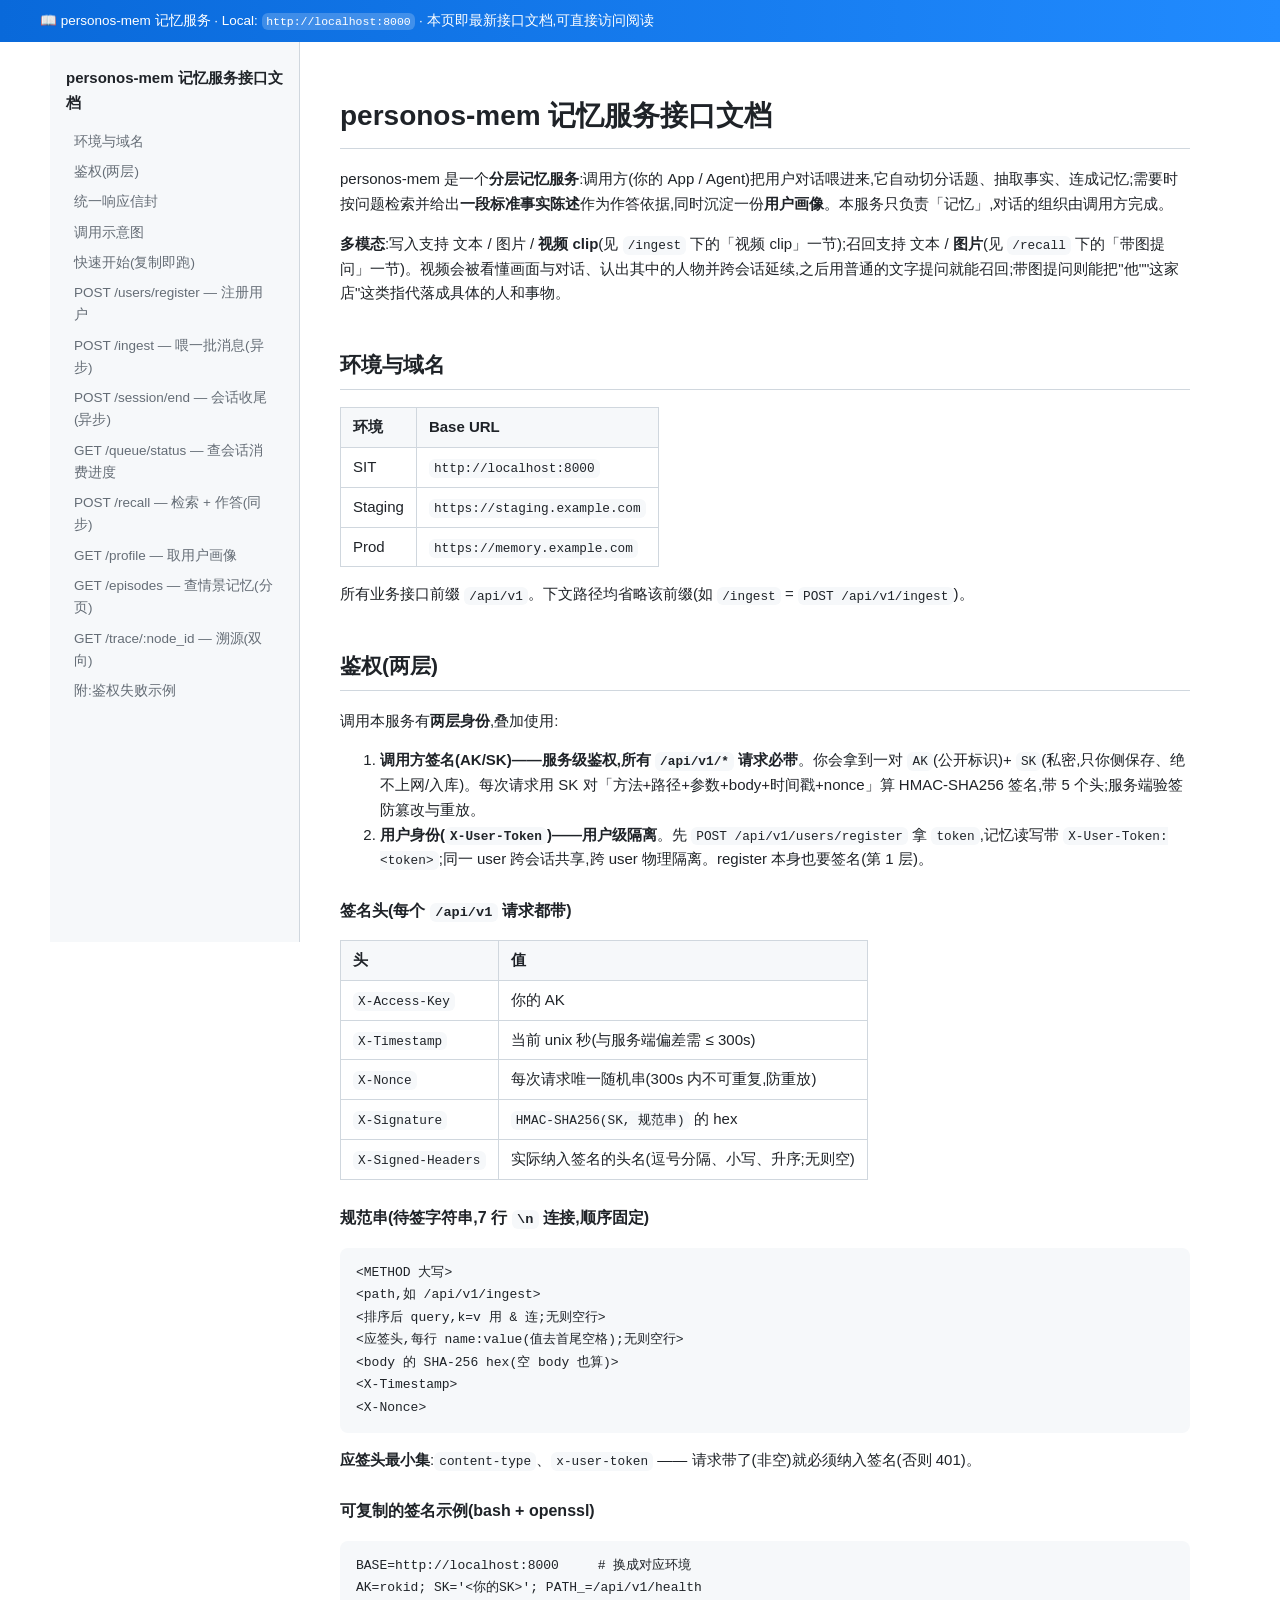
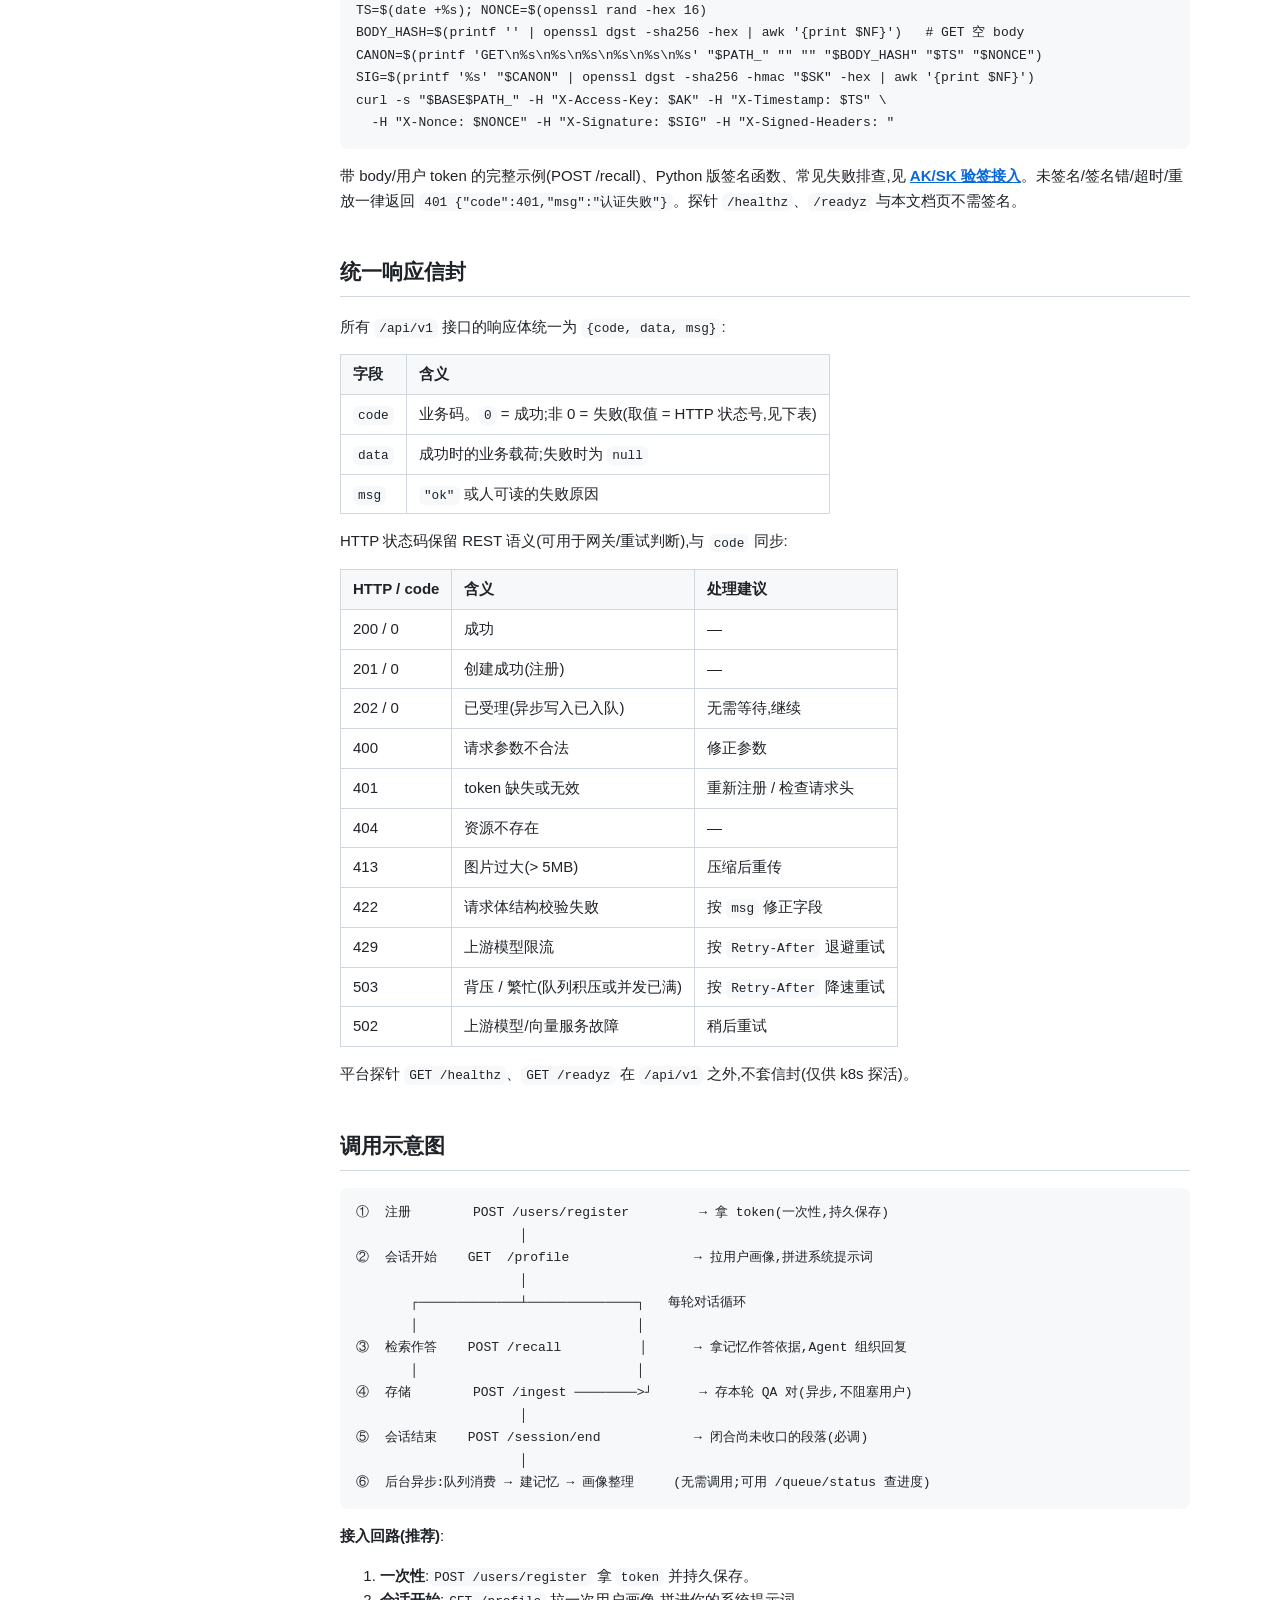
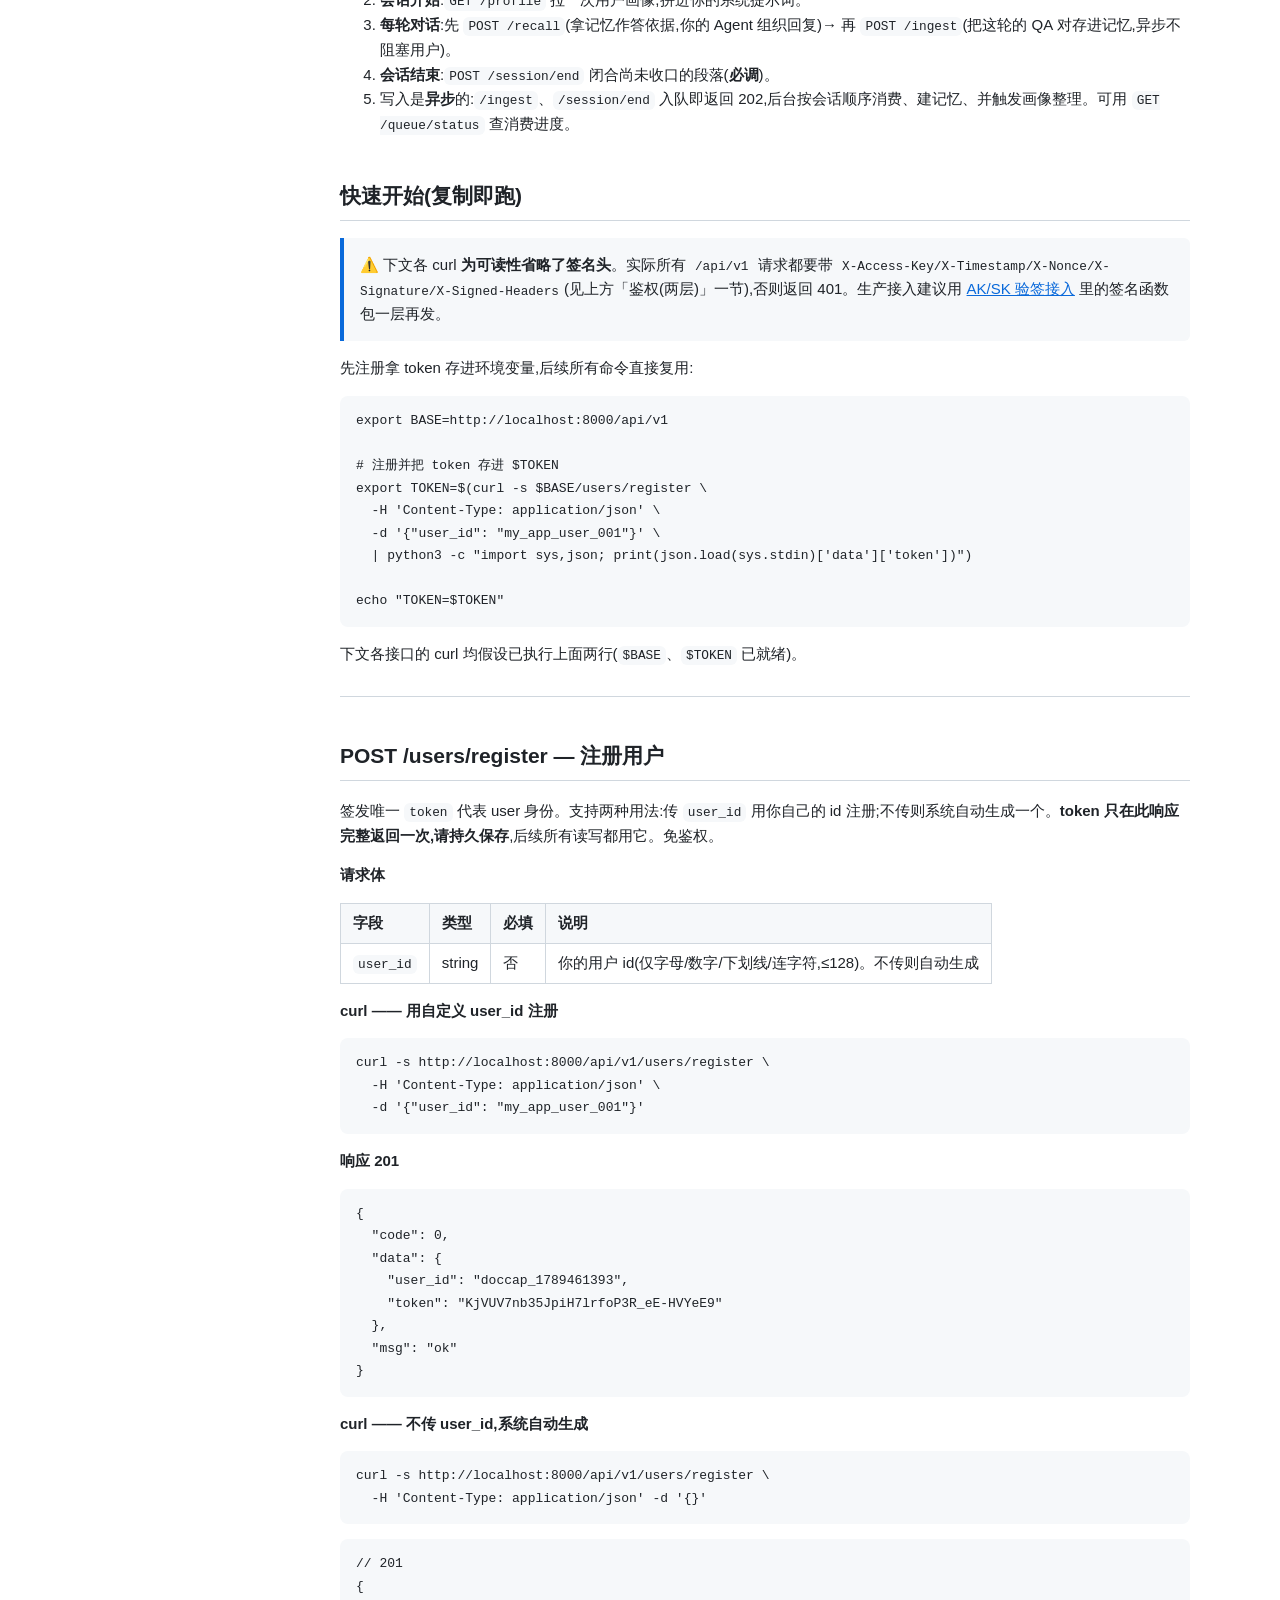
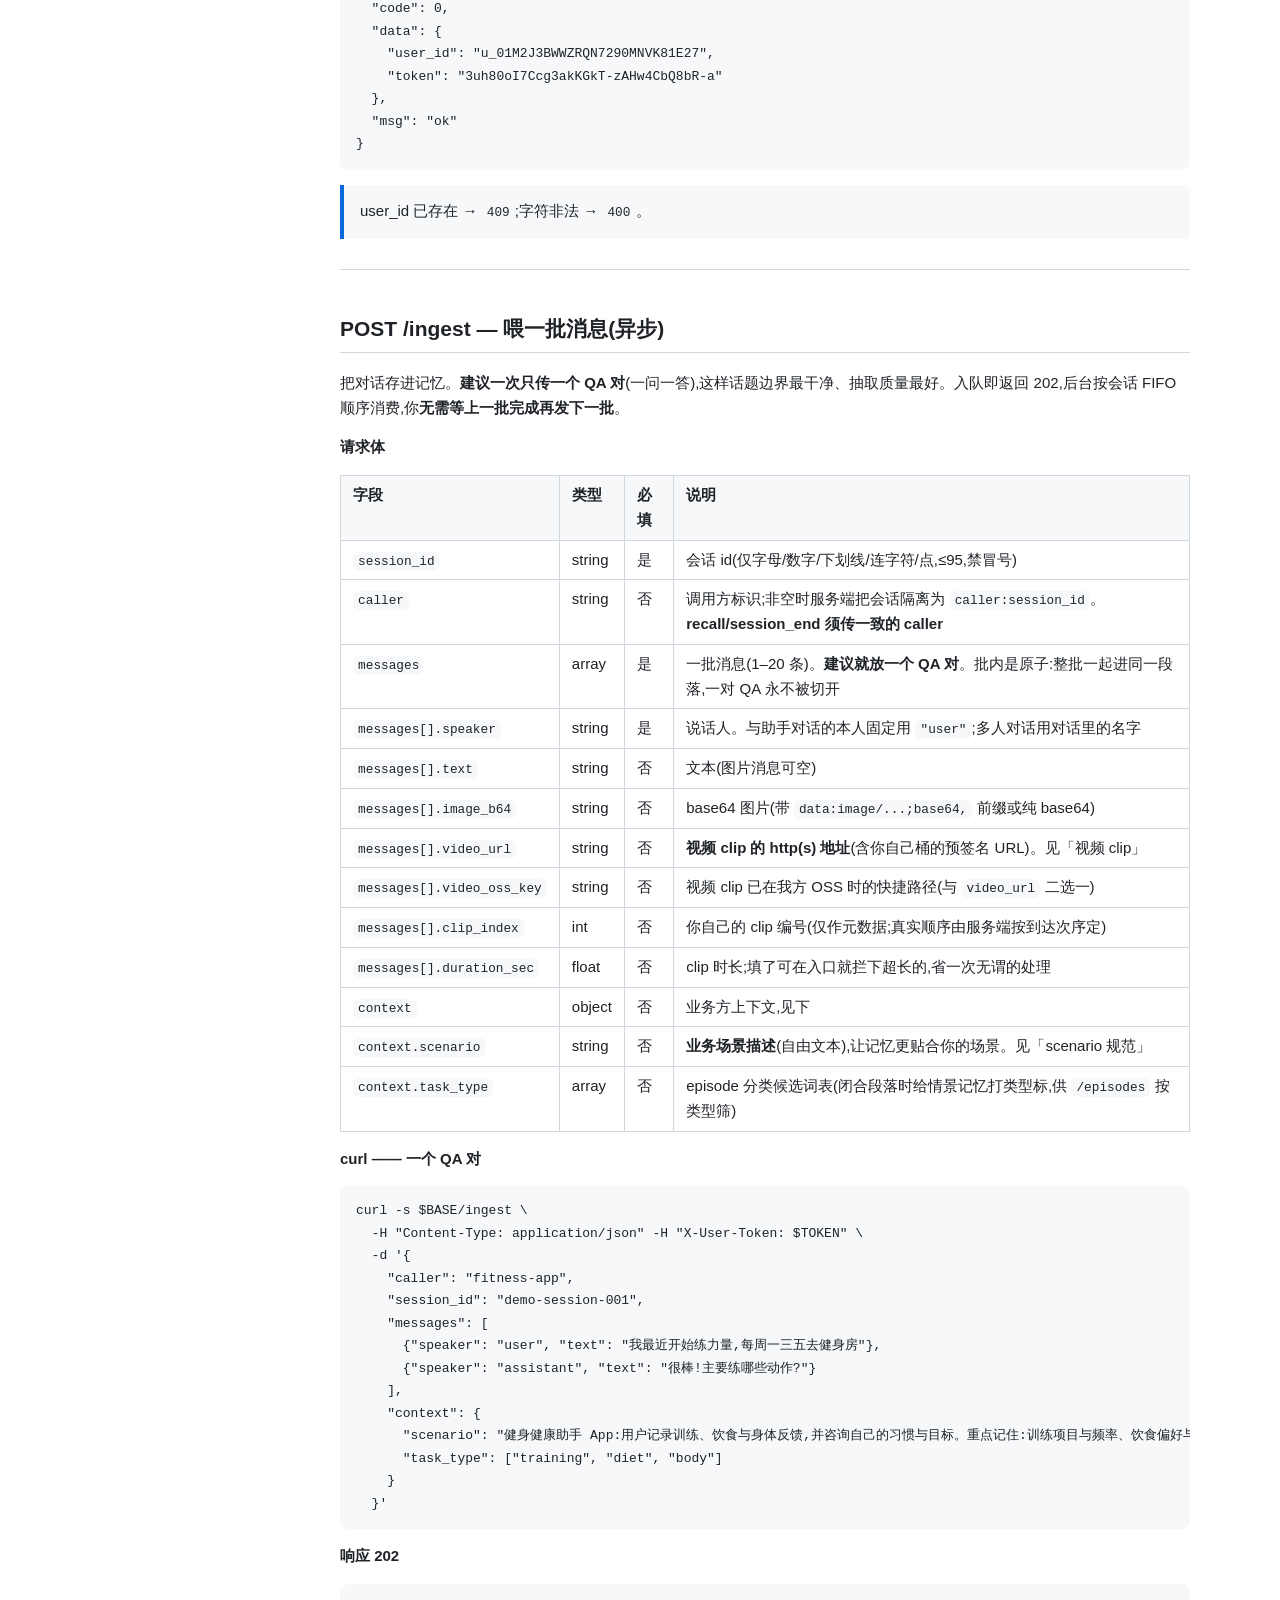
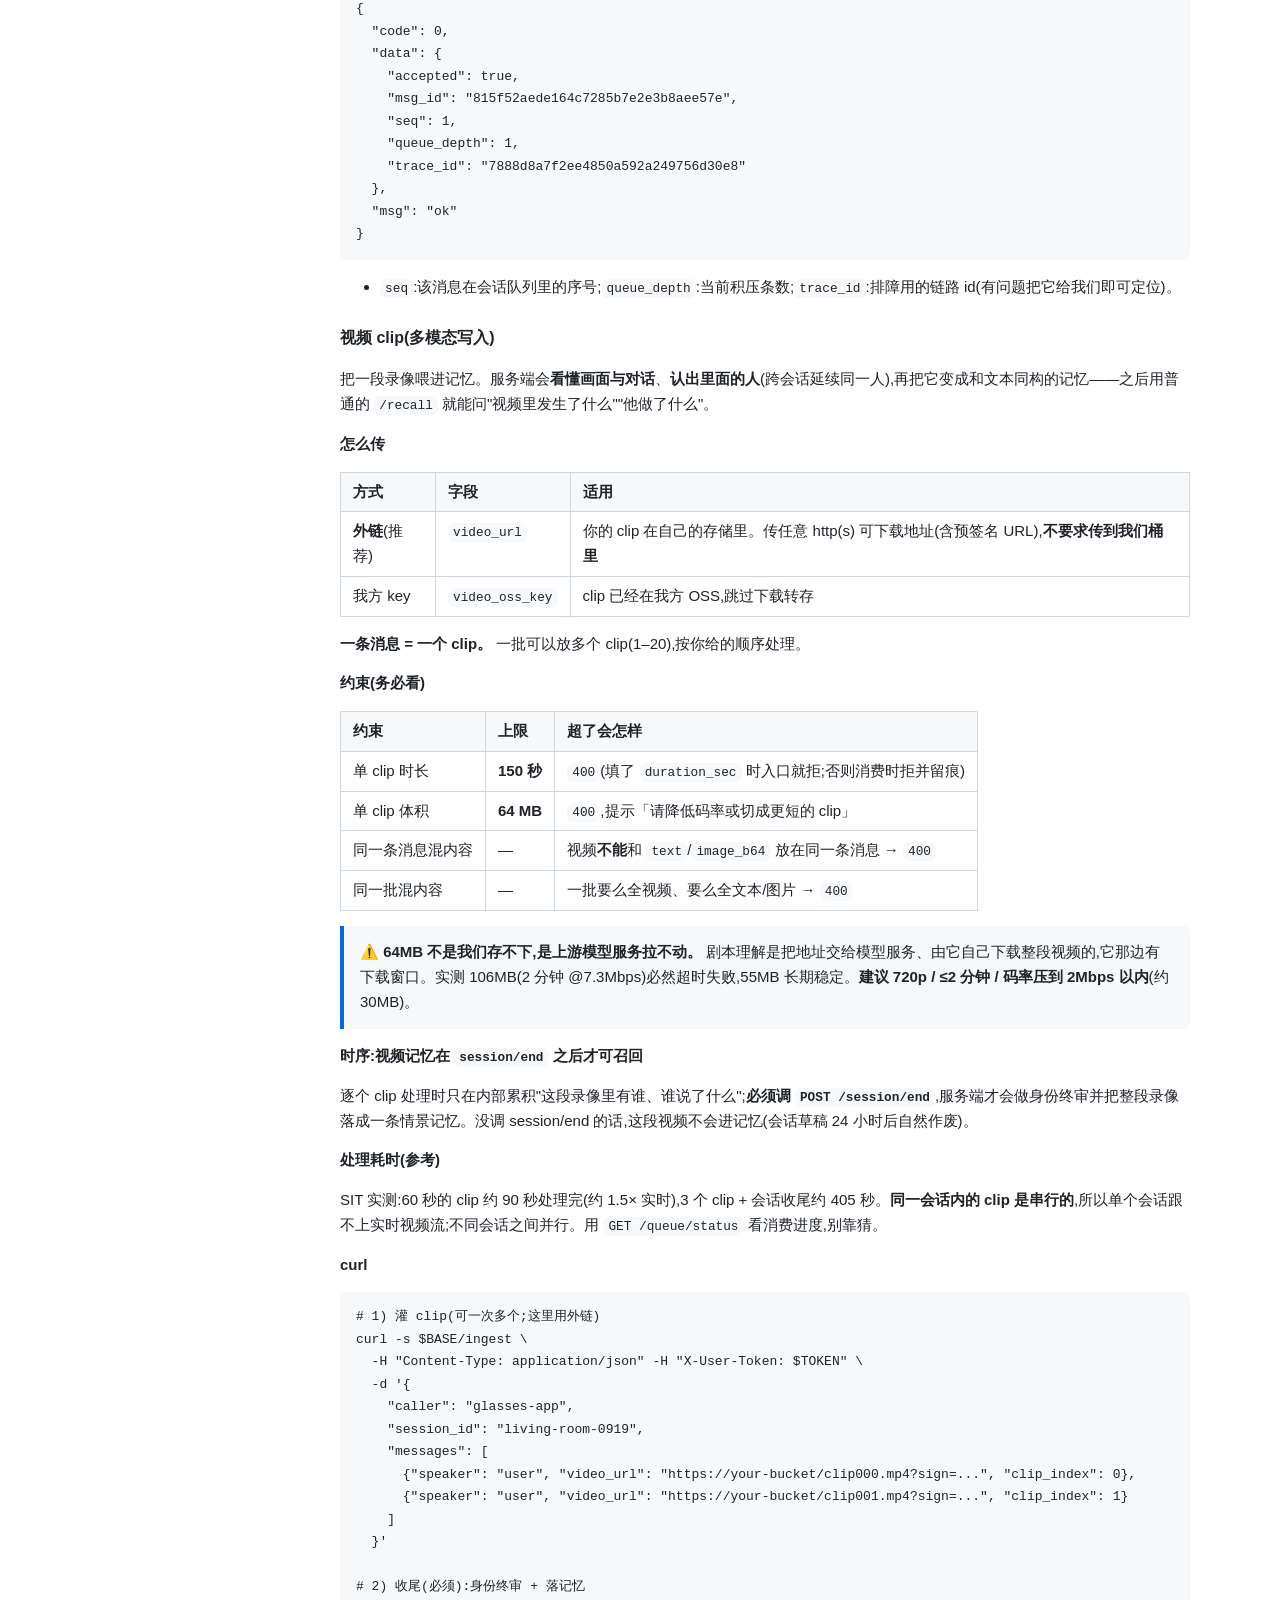
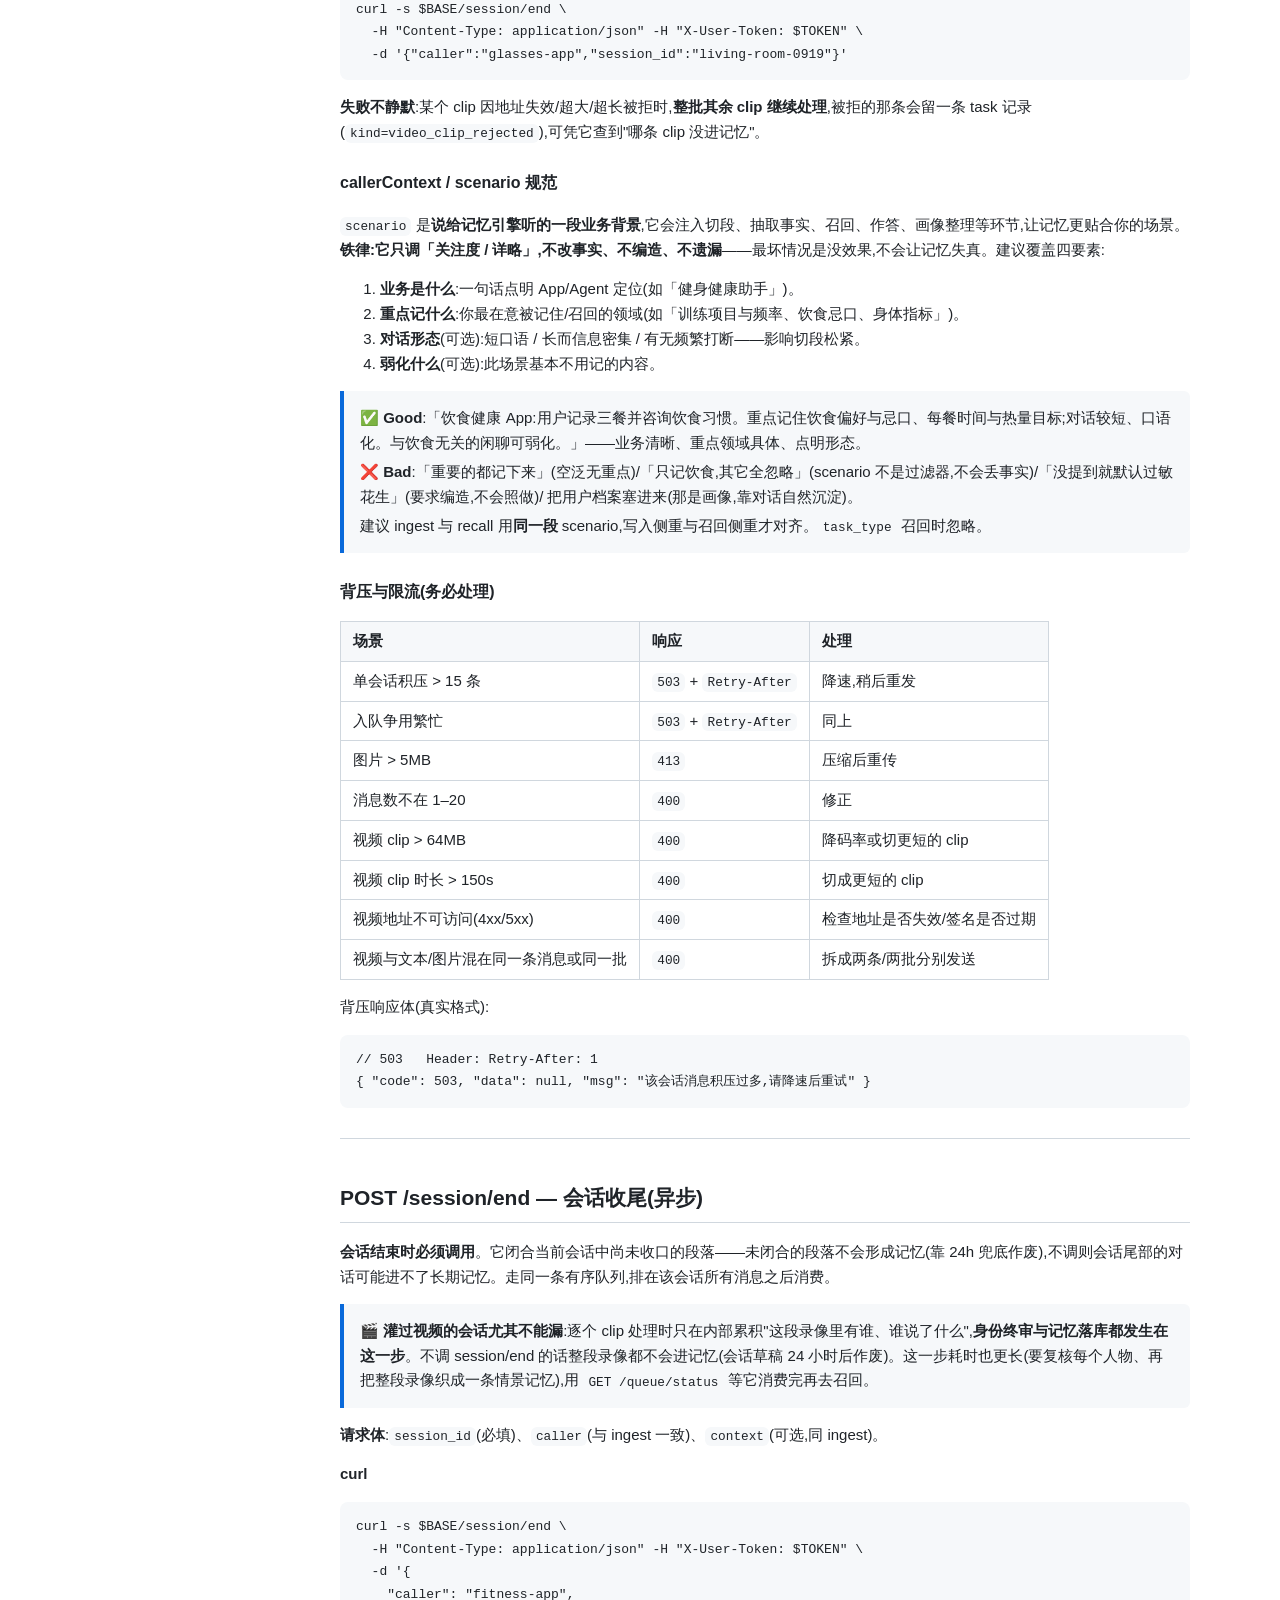
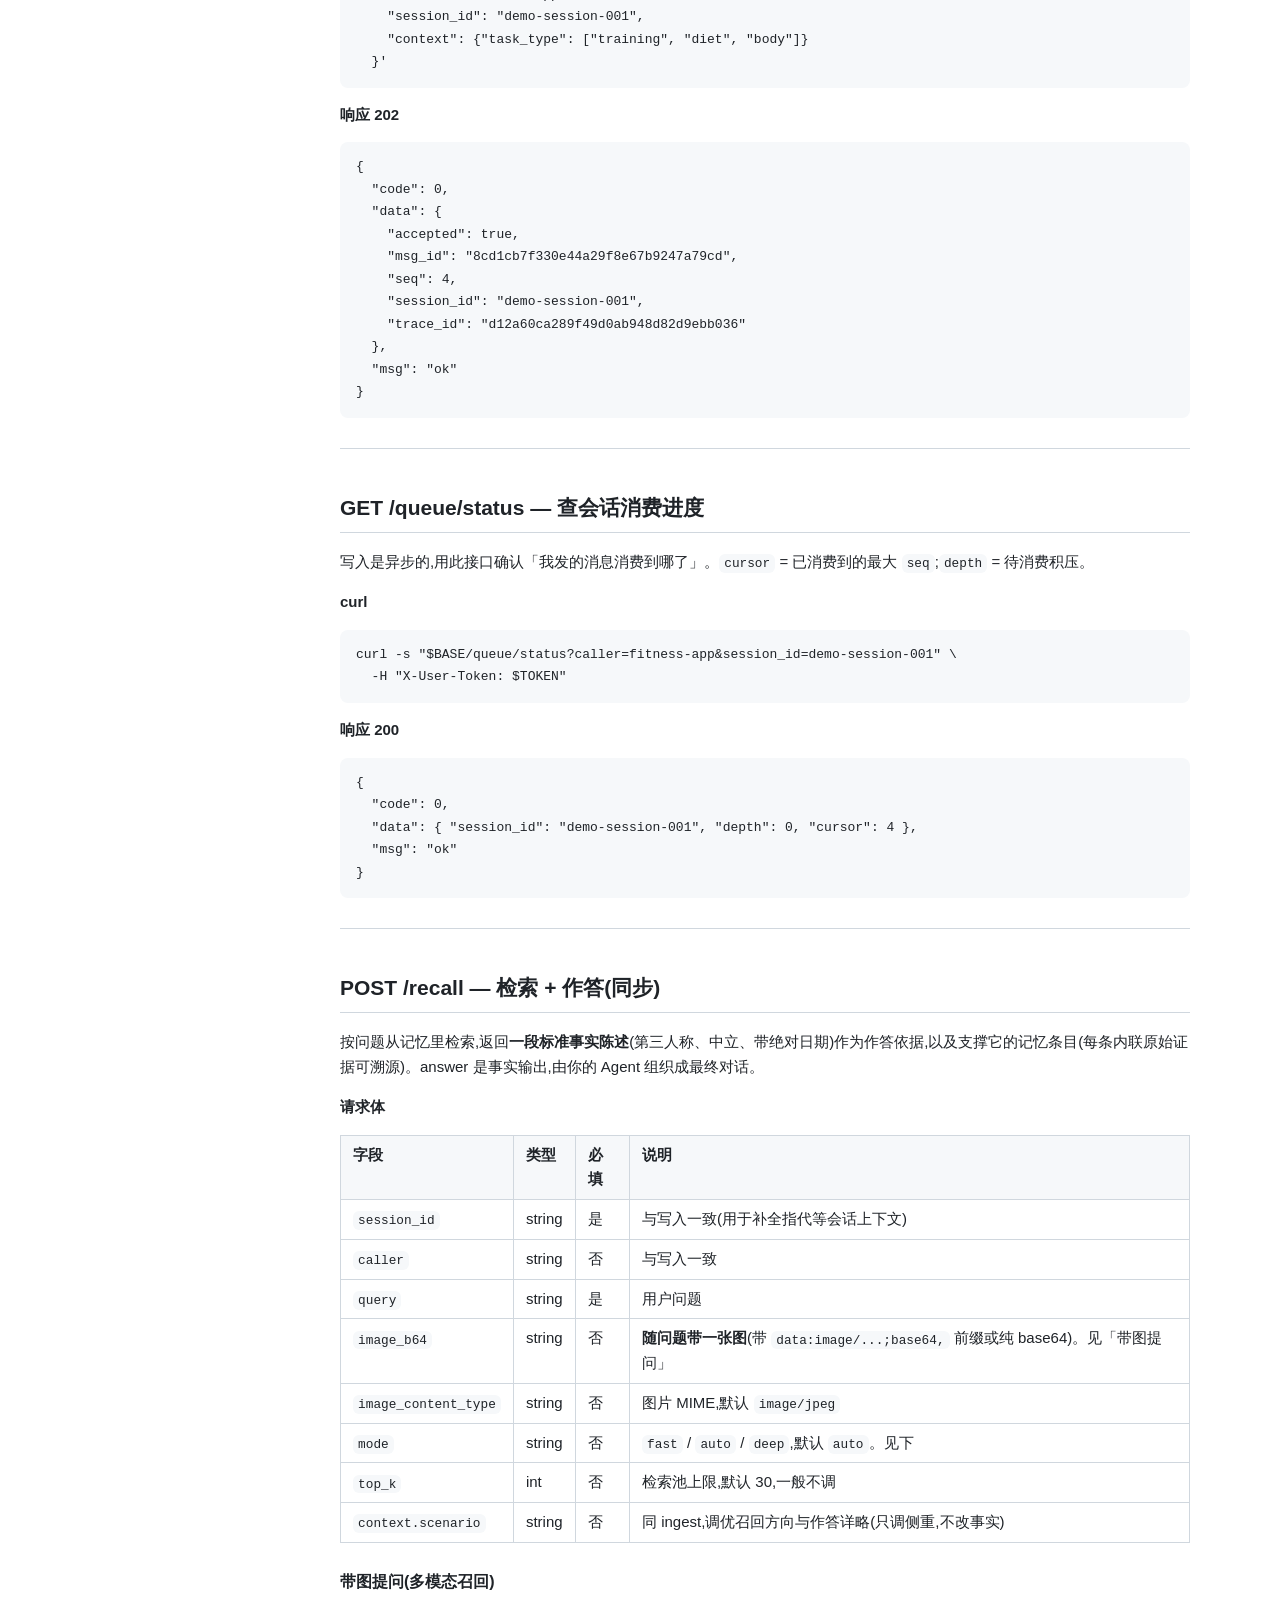
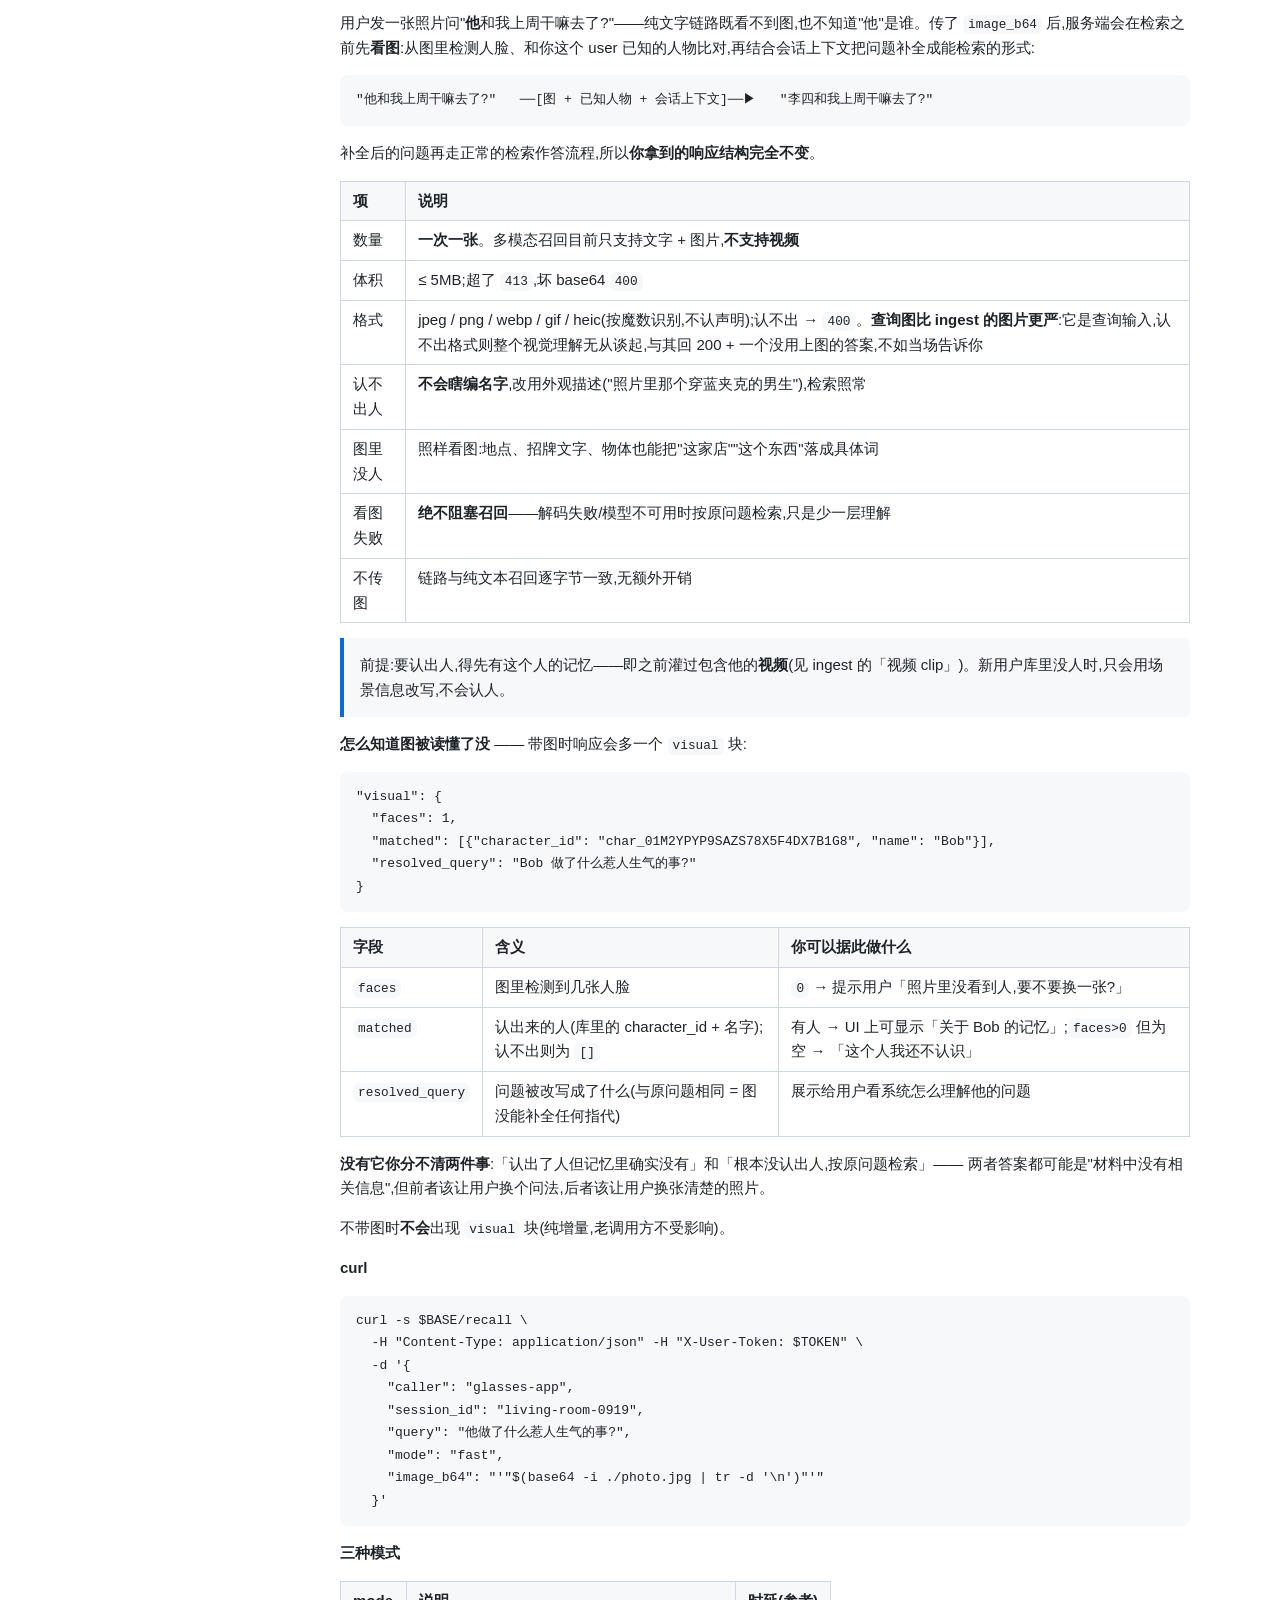
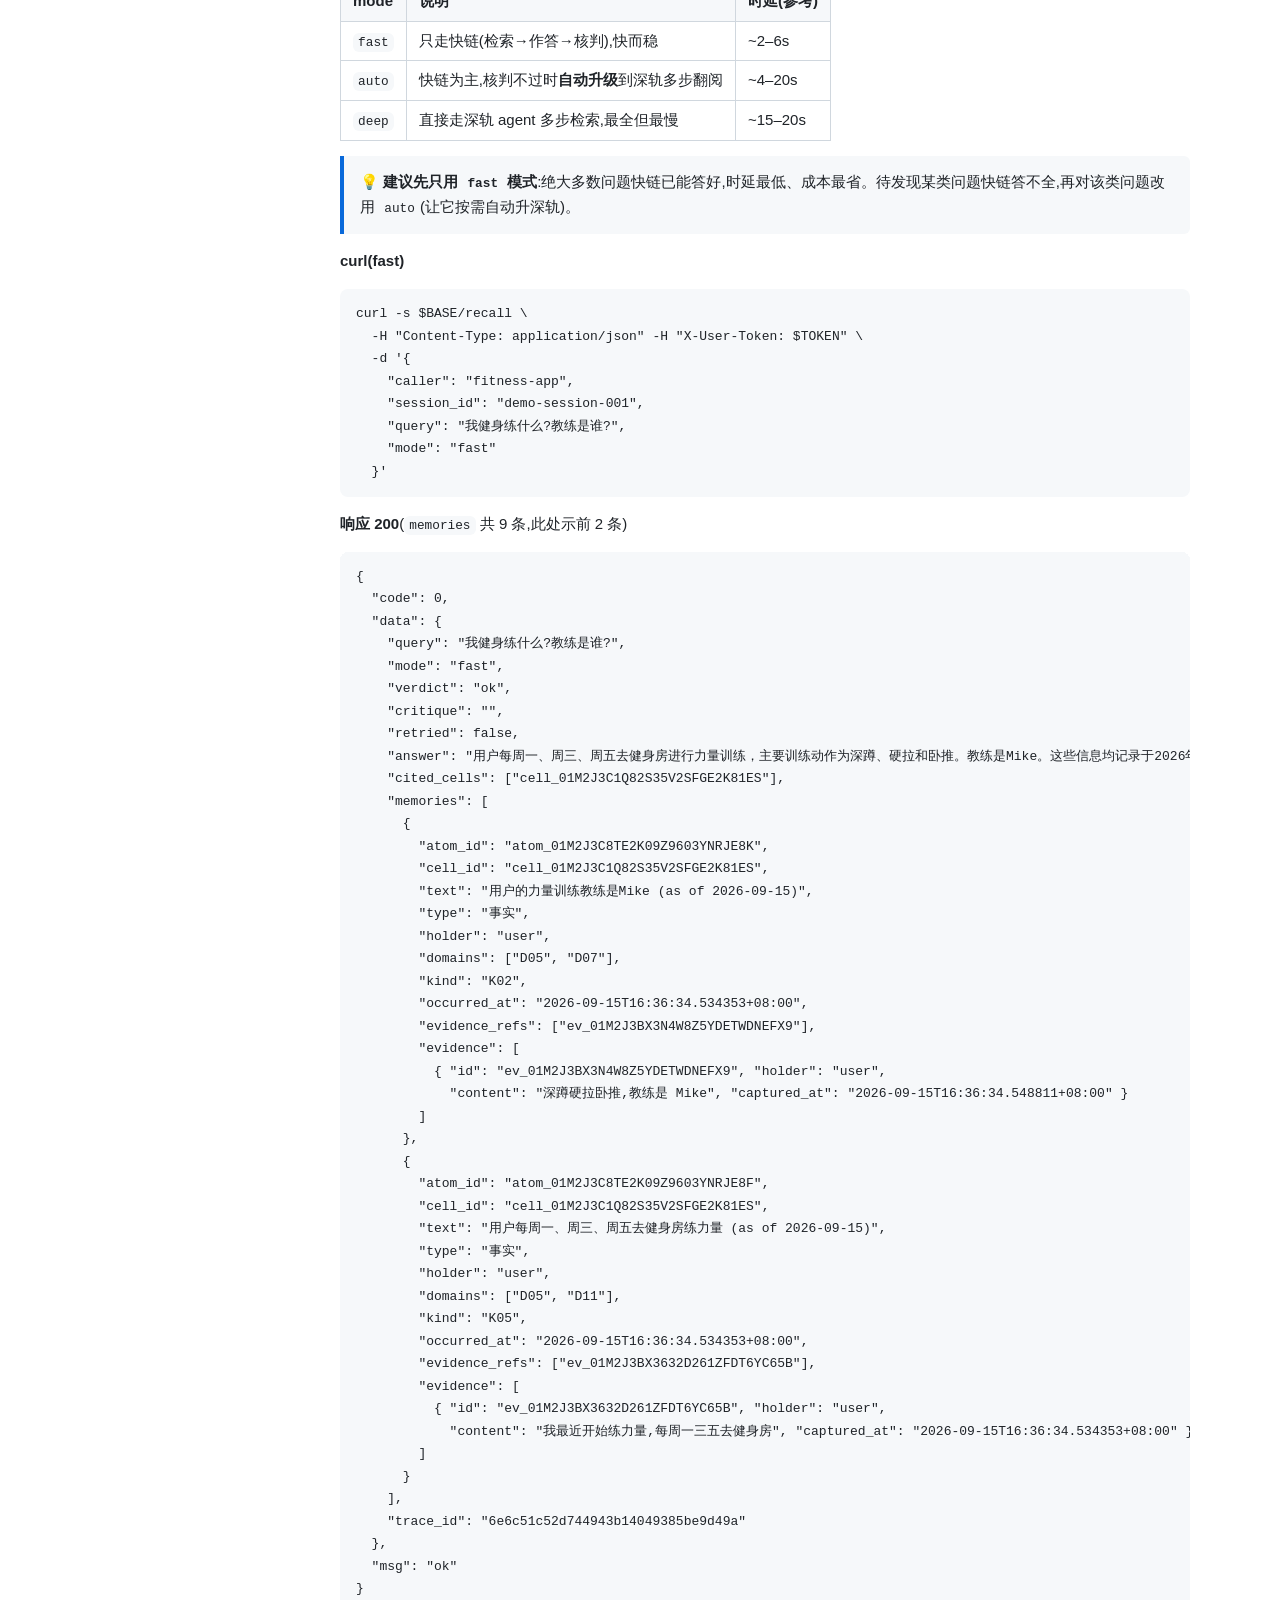
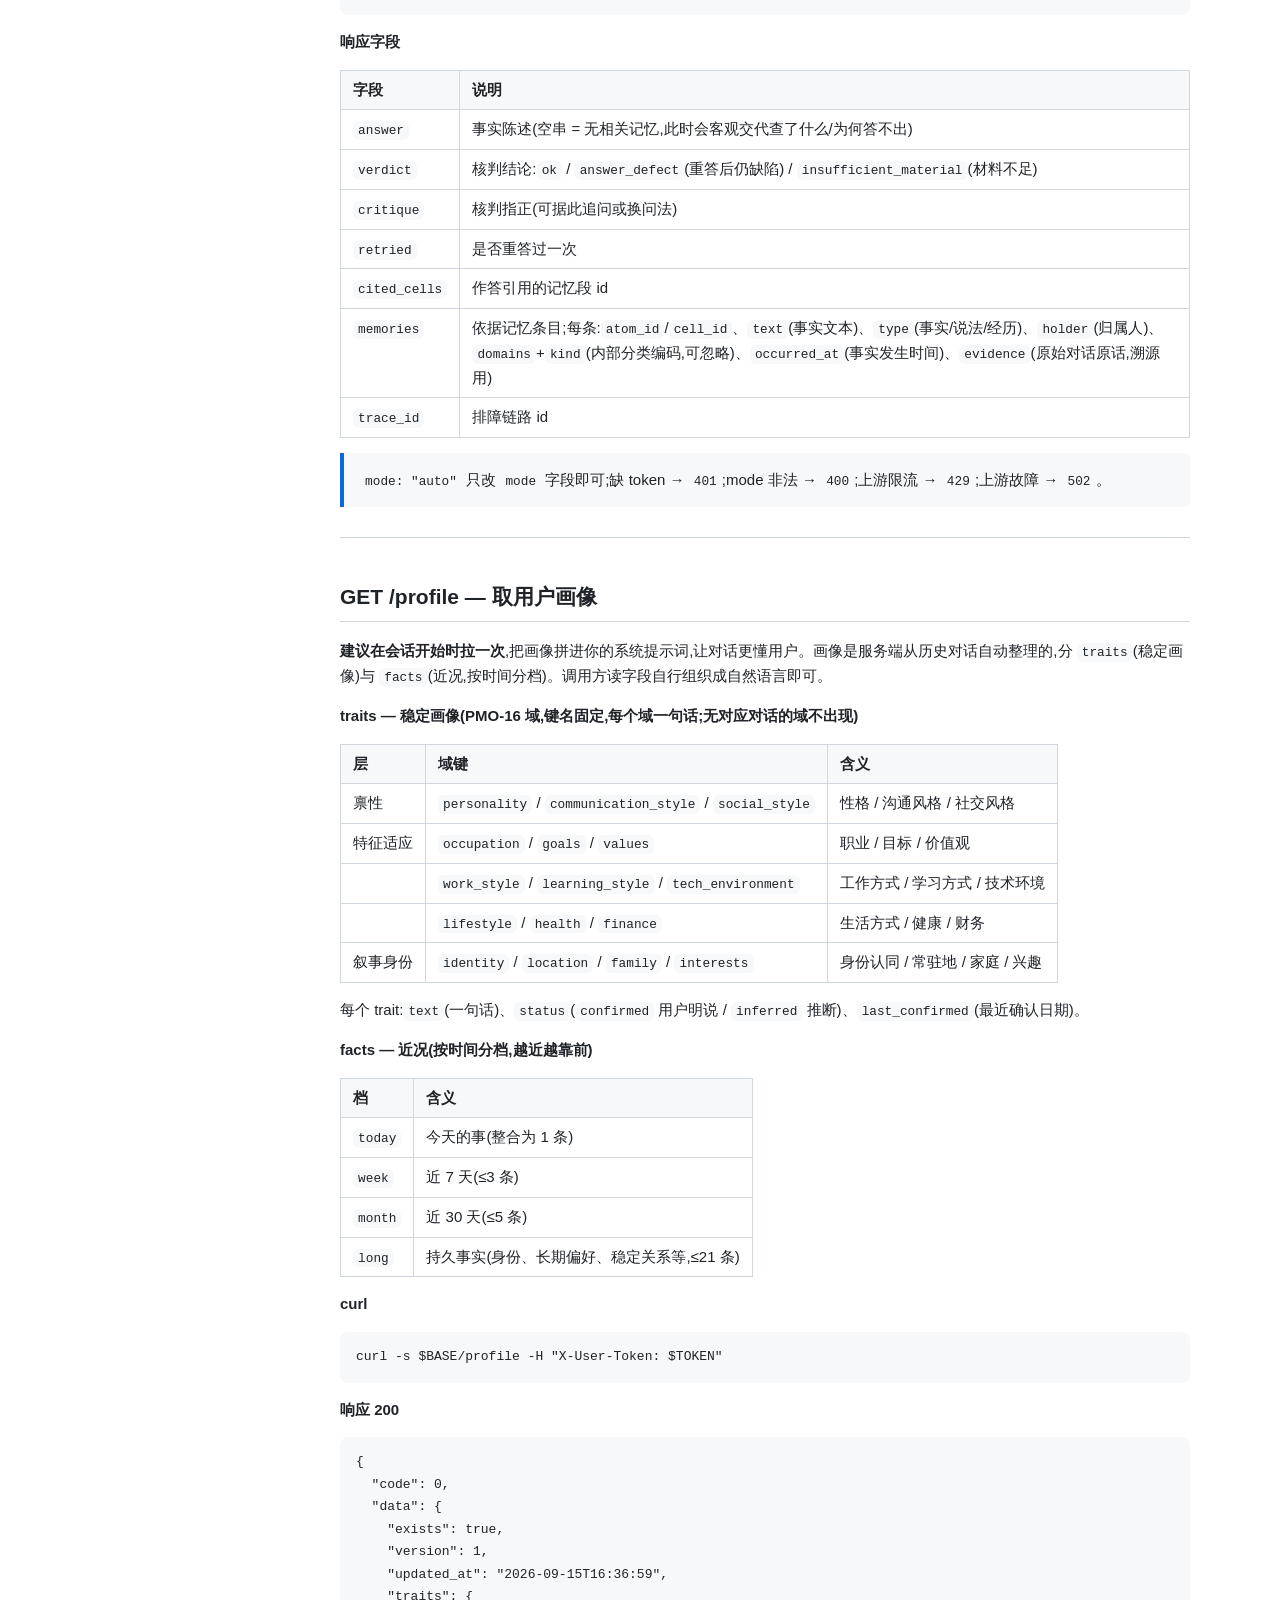
==== commit 84cde20e: "refactor: remove deployment-specific dependencies and identifiers Use a standard Redis URL with expl" ====
--- a/server/api_doc.html
+++ b/server/api_doc.html
@@ -41,7 +41,7 @@
 </style>
 </head>
 <body>
-<div class="banner">📖 personos-mem 记忆服务 · SIT: <code>https://personos.devops.sit.xiaohongshu.com</code> · 本页即最新接口文档,可直接访问阅读</div>
+<div class="banner">📖 personos-mem 记忆服务 · Local: <code>http://localhost:8000</code> · 本页即最新接口文档,可直接访问阅读</div>
 <div class="layout">
 <nav class="toc"><div class="brand">personos-mem 记忆服务接口文档</div><div class="toc">
 <ul>
@@ -76,15 +76,15 @@
 <tbody>
 <tr>
 <td>SIT</td>
-<td><code>https://personos.devops.sit.xiaohongshu.com</code></td>
+<td><code>http://localhost:8000</code></td>
 </tr>
 <tr>
 <td>Staging</td>
-<td><code>https://personos.devops.beta.xiaohongshu.com</code></td>
+<td><code>https://staging.example.com</code></td>
 </tr>
 <tr>
 <td>Prod</td>
-<td><code>https://personos.devops.xiaohongshu.com</code></td>
+<td><code>https://memory.example.com</code></td>
 </tr>
 </tbody>
 </table>
@@ -137,7 +137,7 @@
 </code></pre>
 <p><strong>应签头最小集</strong>:<code>content-type</code>、<code>x-user-token</code> —— 请求带了(非空)就必须纳入签名(否则 401)。</p>
 <h3 id="bash-openssl">可复制的签名示例(bash + openssl)</h3>
-<pre><code class="language-bash">BASE=https://personos.devops.sit.xiaohongshu.com     # 换成对应环境
+<pre><code class="language-bash">BASE=http://localhost:8000     # 换成对应环境
 AK=rokid; SK='&lt;你的SK&gt;'; PATH_=/api/v1/health
 TS=$(date +%s); NONCE=$(openssl rand -hex 16)
 BODY_HASH=$(printf '' | openssl dgst -sha256 -hex | awk '{print $NF}')   # GET 空 body
@@ -267,7 +267,7 @@
 <p>⚠️ 下文各 curl <strong>为可读性省略了签名头</strong>。实际所有 <code>/api/v1</code> 请求都要带 <code>X-Access-Key/X-Timestamp/X-Nonce/X-Signature/X-Signed-Headers</code>(见上方「鉴权(两层)」一节),否则返回 401。生产接入建议用 <a href="aksk-signing.md">AK/SK 验签接入</a> 里的签名函数包一层再发。</p>
 </blockquote>
 <p>先注册拿 token 存进环境变量,后续所有命令直接复用:</p>
-<pre><code class="language-bash">export BASE=https://personos.devops.sit.xiaohongshu.com/api/v1
+<pre><code class="language-bash">export BASE=http://localhost:8000/api/v1
 
 # 注册并把 token 存进 $TOKEN
 export TOKEN=$(curl -s $BASE/users/register \
@@ -301,7 +301,7 @@
 </tbody>
 </table>
 <p><strong>curl —— 用自定义 user_id 注册</strong></p>
-<pre><code class="language-bash">curl -s https://personos.devops.sit.xiaohongshu.com/api/v1/users/register \
+<pre><code class="language-bash">curl -s http://localhost:8000/api/v1/users/register \
   -H 'Content-Type: application/json' \
   -d '{&quot;user_id&quot;: &quot;my_app_user_001&quot;}'
 </code></pre>
@@ -316,7 +316,7 @@
 }
 </code></pre>
 <p><strong>curl —— 不传 user_id,系统自动生成</strong></p>
-<pre><code class="language-bash">curl -s https://personos.devops.sit.xiaohongshu.com/api/v1/users/register \
+<pre><code class="language-bash">curl -s http://localhost:8000/api/v1/users/register \
   -H 'Content-Type: application/json' -d '{}'
 </code></pre>
 <pre><code class="language-json">// 201
@@ -450,13 +450,13 @@
     &quot;msg_id&quot;: &quot;815f52aede164c7285b7e2e3b8aee57e&quot;,
     &quot;seq&quot;: 1,
     &quot;queue_depth&quot;: 1,
-    &quot;xrayTraceId&quot;: &quot;7888d8a7f2ee4850a592a249756d30e8&quot;
+    &quot;trace_id&quot;: &quot;7888d8a7f2ee4850a592a249756d30e8&quot;
   },
   &quot;msg&quot;: &quot;ok&quot;
 }
 </code></pre>
 <ul>
-<li><code>seq</code>:该消息在会话队列里的序号;<code>queue_depth</code>:当前积压条数;<code>xrayTraceId</code>:排障用的链路 id(有问题把它给我们即可定位)。</li>
+<li><code>seq</code>:该消息在会话队列里的序号;<code>queue_depth</code>:当前积压条数;<code>trace_id</code>:排障用的链路 id(有问题把它给我们即可定位)。</li>
 </ul>
 <h3 id="clip">视频 clip(多模态写入)</h3>
 <p>把一段录像喂进记忆。服务端会<strong>看懂画面与对话</strong>、<strong>认出里面的人</strong>(跨会话延续同一人),再把它变成和文本同构的记忆——之后用普通的 <code>/recall</code> 就能问"视频里发生了什么""他做了什么"。</p>
@@ -634,7 +634,7 @@
     &quot;msg_id&quot;: &quot;8cd1cb7f330e44a29f8e67b9247a79cd&quot;,
     &quot;seq&quot;: 4,
     &quot;session_id&quot;: &quot;demo-session-001&quot;,
-    &quot;xrayTraceId&quot;: &quot;d12a60ca289f49d0ab948d82d9ebb036&quot;
+    &quot;trace_id&quot;: &quot;d12a60ca289f49d0ab948d82d9ebb036&quot;
   },
   &quot;msg&quot;: &quot;ok&quot;
 }
@@ -893,7 +893,7 @@
         ]
       }
     ],
-    &quot;xrayTraceId&quot;: &quot;6e6c51c52d744943b14049385be9d49a&quot;
+    &quot;trace_id&quot;: &quot;6e6c51c52d744943b14049385be9d49a&quot;
   },
   &quot;msg&quot;: &quot;ok&quot;
 }
@@ -932,7 +932,7 @@
 <td>依据记忆条目;每条:<code>atom_id</code>/<code>cell_id</code>、<code>text</code>(事实文本)、<code>type</code>(事实/说法/经历)、<code>holder</code>(归属人)、<code>domains</code>+<code>kind</code>(内部分类编码,可忽略)、<code>occurred_at</code>(事实发生时间)、<code>evidence</code>(原始对话原话,溯源用)</td>
 </tr>
 <tr>
-<td><code>xrayTraceId</code></td>
+<td><code>trace_id</code></td>
 <td>排障链路 id</td>
 </tr>
 </tbody>
